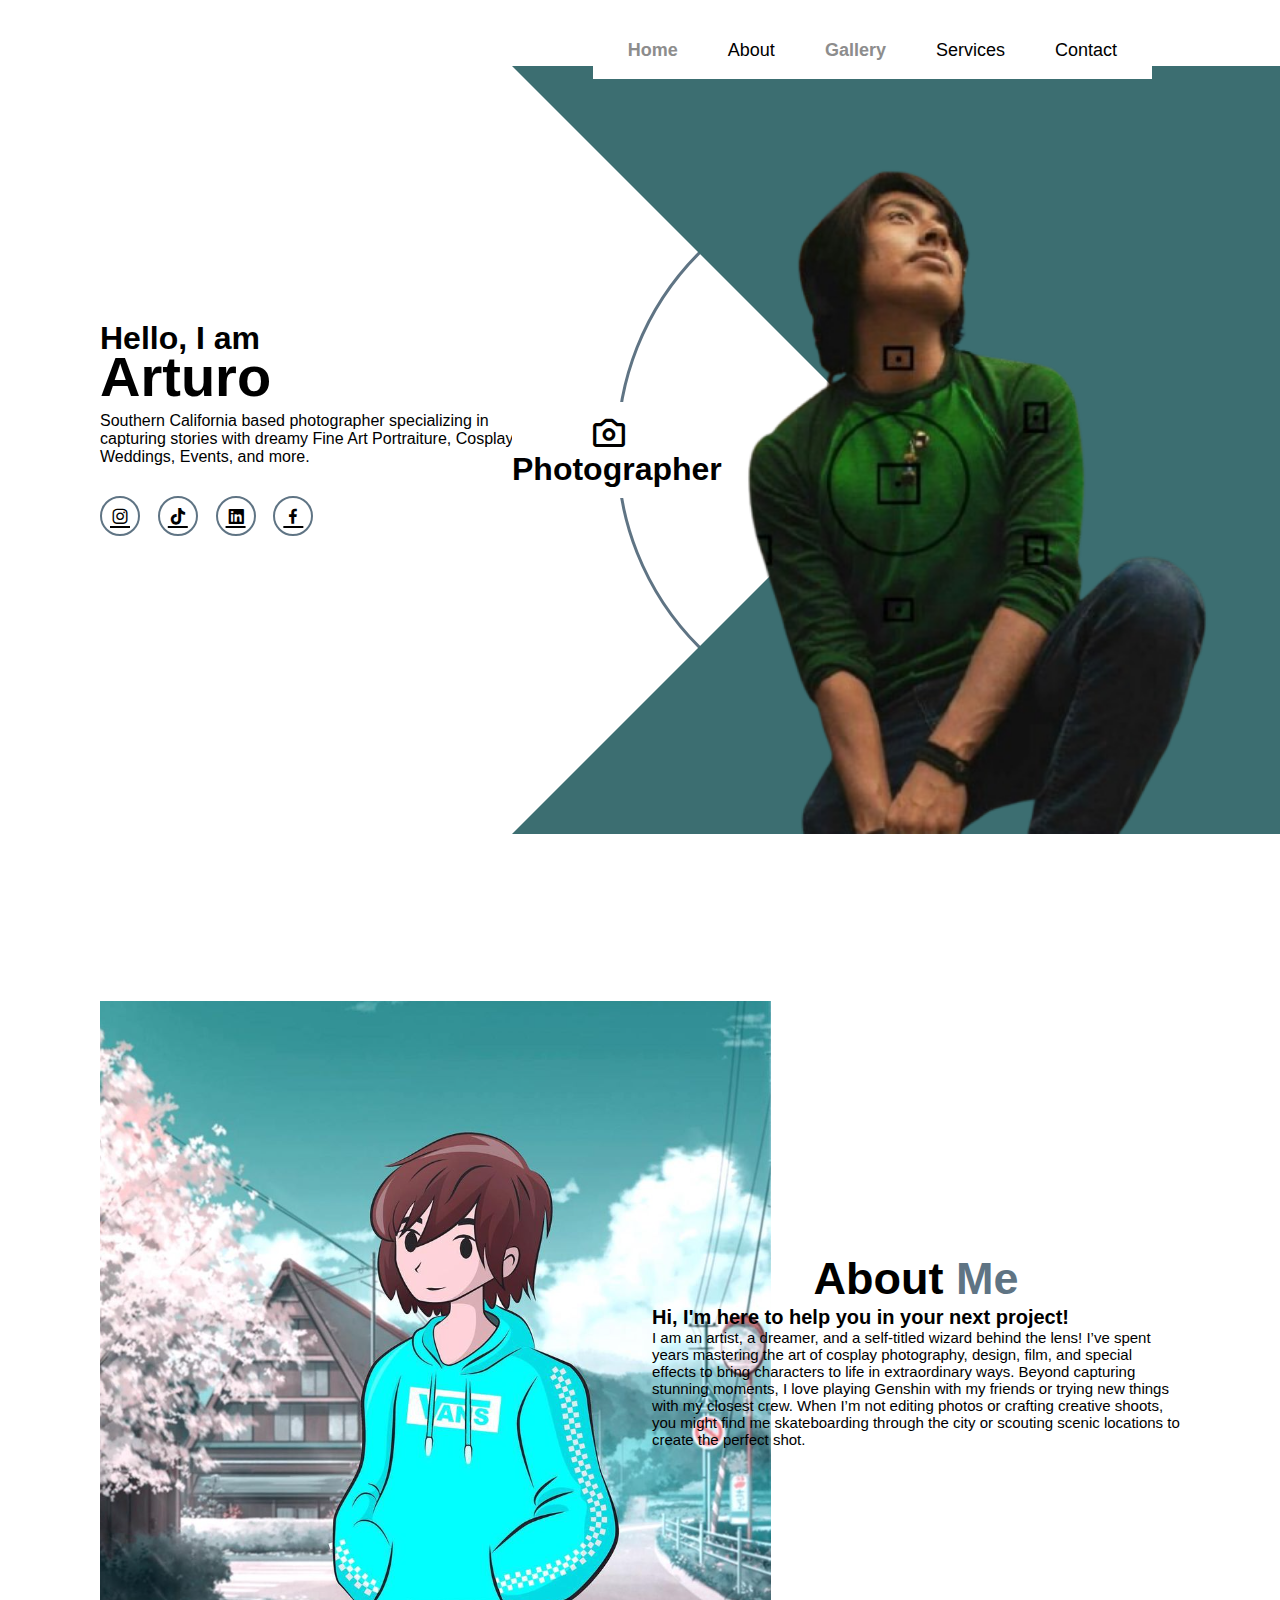
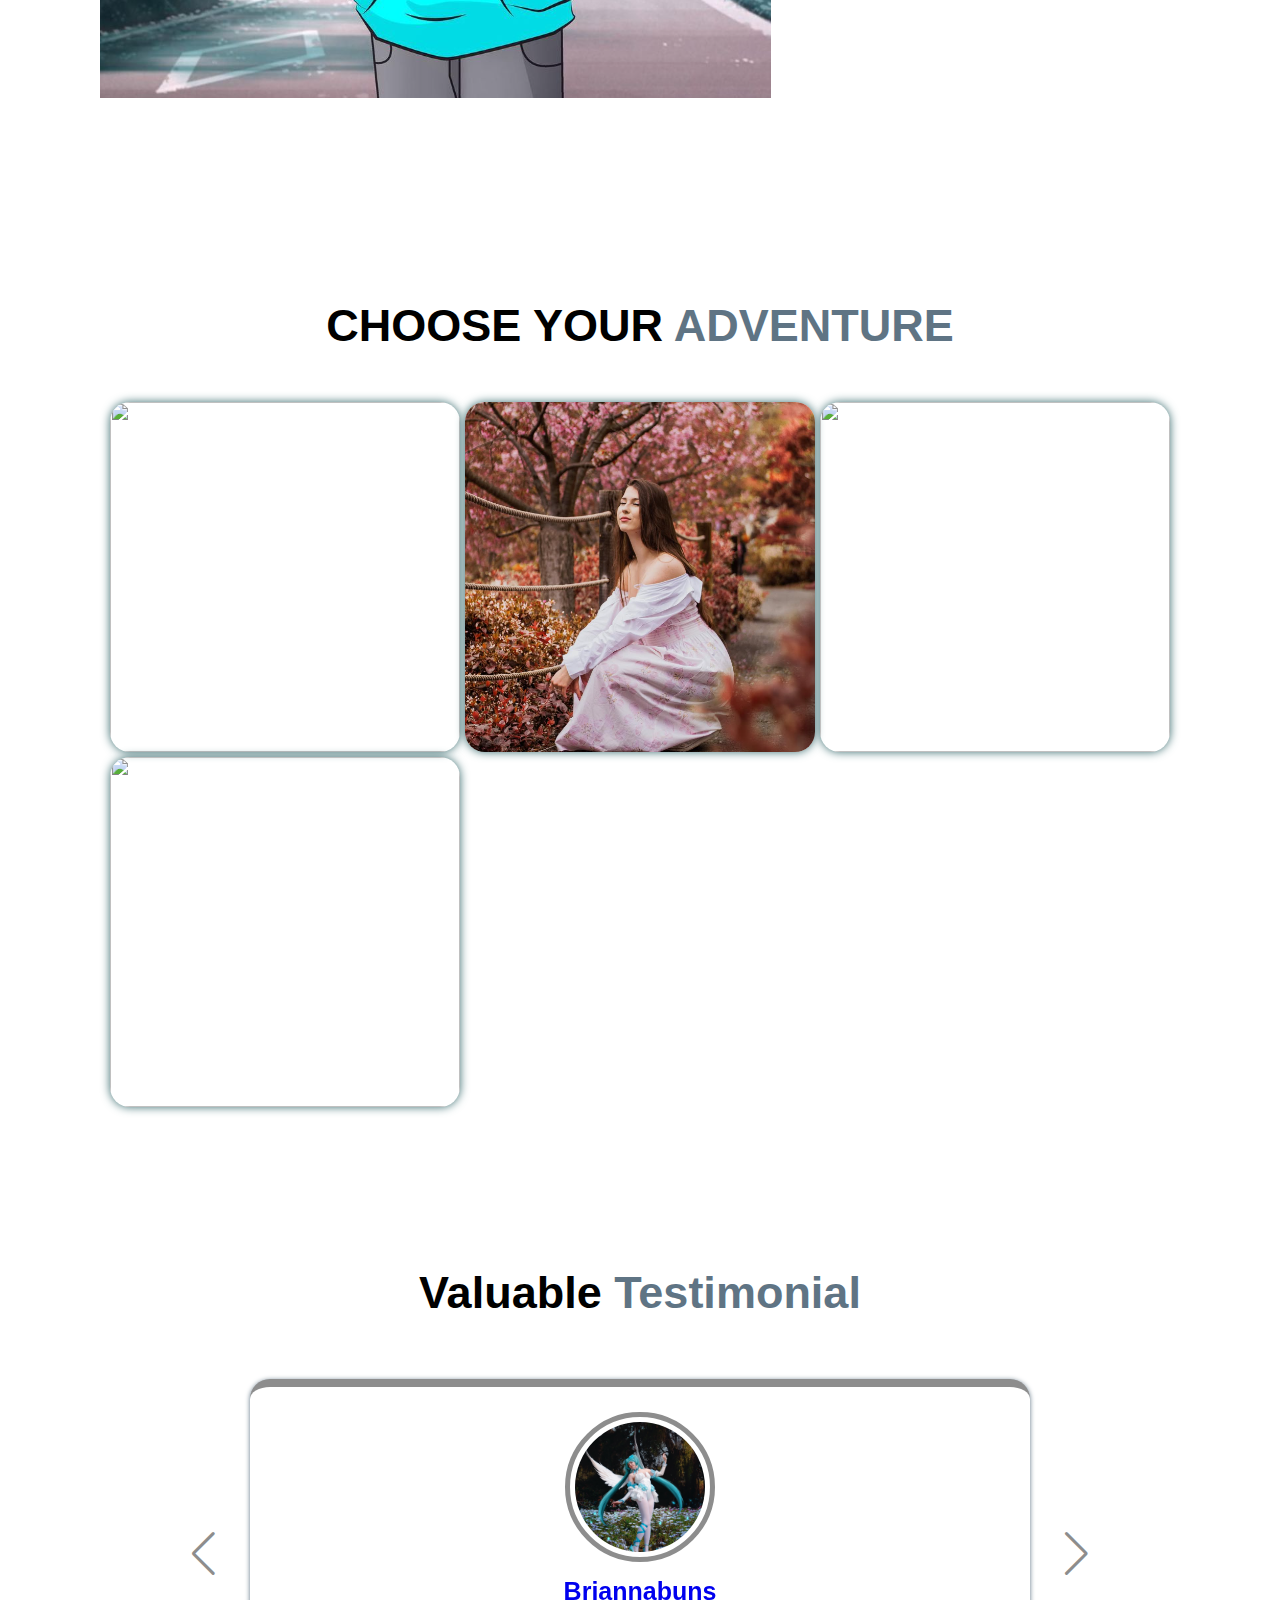
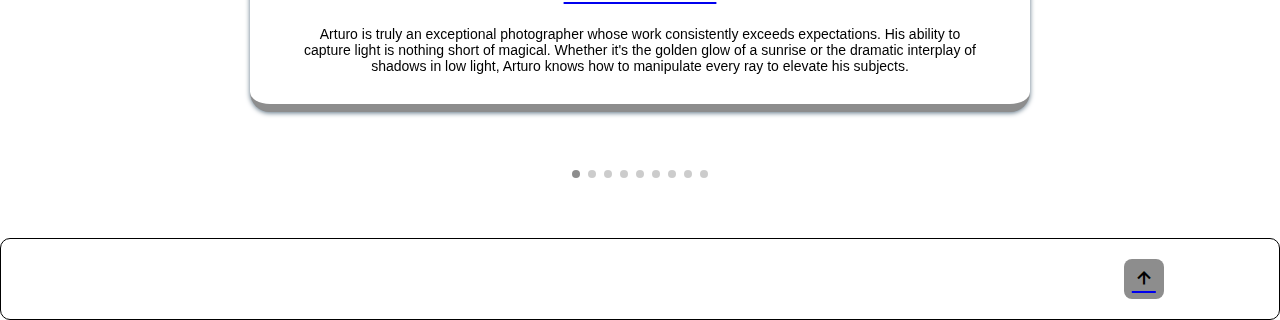
==== index.html @ 90cfb4b5 "Describe your changes here" ====
<!DOCTYPE html>
<html lang="en">

<head>
    <meta charset="UTF-8">
    <meta http-equiv="X-UA-Compatible" content="IE=edge">
    <meta name="viewport" content="width=device-width, initial-scale=1.0">
    <title>Arts Photography</title>

    <!-- Custom css -->
    <link rel="stylesheet" href="style.css">

     <!-- Box Icons -->
    <link href='https://unpkg.com/boxicons@2.1.4/css/boxicons.min.css' rel='stylesheet'>

     <!-- swiper css -->
     <link
     rel="stylesheet"
     href="https://cdn.jsdelivr.net/npm/swiper@11/swiper-bundle.min.css"
   />
</head>

<body>
    <!-- header design -->
     <header class="header">
        <a href="#" class="logo"> </a> 
        <!-- update -->

        <i class='bx bx-menu' id="menu-icon"></i>


        <nav class="navbar">
            <a href="index.html" class="active">Home</a>
            <a href="#about">About</a>
            <div class="dropdown">
                <a href="portfilo.html" class="active">Gallery</a>
                <div class="sub-navbar">
                    <a href="photos.html">Photos</a>
                    <a href="videos.html">Videos</a>
                    <a href="artwork.html">Artwork</a>
                </div>
            </div>
            <div class="dropdown">
                <a href="#services">Services</a>
                <div class="sub-navbar">
                    <a href="photography.html">Photography</a>
                    <a href="videography.html">Videography</a>
                    <a href="illustration.html">Illustration</a>
                    <a href="art.html">Art</a>
                </div>
            </div>
            <a href="#contact">Contact</a>
        </nav>



     </header>

     <!-- Home section design -->
      <section class="home" id="home">
        <div class="home-content">
            <h3>Hello, I am</h3>
            <h1>Arturo</h1>
            <p>Southern California based photographer specializing in capturing stories with dreamy Fine Art Portraiture, 
                Cosplay, Weddings, Events, and more. </p>

                <div class="social-media">
                    <a href="https://www.instagram.com/arturo.photo8/" target="_blank"><i class='bx bxl-instagram' ></i></a>
                    <a href="https://www.tiktok.com/@photoink?_t=8riv6Ah0kKg&_r=1" target="_blank"><i class='bx bxl-tiktok'></i></a>
                    <a href="#"><i class='bx bxl-linkedin-square'></i></a>
                    <a href="#"><i class='bx bxl-facebook'></i></a>

                </div>

                <!-- <a href="#" class="btn">Photo Gallery</a> -->
                <!-- rotating circle with text -->

                <div class="profession-container">
                    <div class="profession-box">
                        <div class="profession" style="--i:0;">
                            <i class='bx bx-camera'></i>
                            <h3>Photographer</h3>
                        </div>
                        <div class="profession" style="--i:1;">
                            <i class='bx bx-camera-movie'></i>
                            <h3>Videographer</h3>
                        </div>
                        <div class="profession" style="--i:2;">
                            <i class='bx bxl-adobe'></i>
                            <h3> Illustrator</h3>
                        </div>
                        <div class="profession" style="--i:3;">
                            <i class='bx bx-palette'></i>
                            <h3>Photographer</h3>
                        </div>
                
                        <div class="circle"></div>
                        <!-- <div class="overlay"></div> -->
                    </div>
                    <!-- stationary centered image -->
                    <div class="home-img">
                        <div class="overlay"></div>
                        <img src="images/Screenshot_2024-11-13_145333-removebg-preview.png" alt="Centered Image">
                    </div>
                </div>
                
        
    
      </section>

      <!-- about section design -->

      <section class="about" id="about">
        <div class="about-img">
            <img src="images/art-as-art.png" alt="">
        </div>

        <div class="about-content">
            <h2 class="heading">About <span>Me</span></h2>
            <h3>Hi, I'm here to help you in your next project!</h3>
            <p>I am an artist, a dreamer, and a self-titled wizard behind the lens! I’ve spent years mastering the art of cosplay photography, design, film, 
                and special effects to bring characters to life in extraordinary ways. Beyond capturing stunning moments, I love playing Genshin with my friends or trying new things with my closest crew. When I’m not editing photos or crafting creative shoots, 
                you might find me skateboarding through the city or scouting scenic locations to create the perfect shot.</p>
                 <!-- <a href="#" class="btn">Read More</a> -->
        </div>
      </section>

      <!-- services section -->
       <!-- <section class="services" id="services">
        <h2 class="heading">My <span>Services</span></h2>

        <div class="services-container">
            <div class="services-box">
                <i class='bx bx-camera'></i>
                <h3>Photography</h3>
                <p>Lorem ipsum dolor sit amet consectetur adipisicing elit. Commodi esse quia officia assumenda 
                    quisquam, dolores repellat accusantium et, expedita fuga error, quasi nam officiis quas accusamus nulla eos veniam rerum.</p>
                    <a href="#" class="btn">Read More</a>

            </div>
            <div class="services-box">
                <i class='bx bx-camera-movie'></i>
                <h3>Videography</h3>
                <p>Lorem ipsum dolor sit amet consectetur adipisicing elit. Commodi esse quia officia assumenda 
                    quisquam, dolores repellat accusantium et, expedita fuga error, quasi nam officiis quas accusamus nulla eos veniam rerum.</p>
                    <a href="#" class="btn">Read More</a>

            </div>
            <div class="services-box">
                <i class='bx bx-palette' ></i>
                <h3>Art</h3>
                <p>Lorem ipsum dolor sit amet consectetur adipisicing elit. Commodi esse quia officia assumenda 
                    quisquam, dolores repellat accusantium et, expedita fuga error, quasi nam officiis quas accusamus nulla eos veniam rerum.</p>
                    <a href="#" class="btn">Read More</a>

            </div>
            <div class="services-box">
                <i class='bx bxl-adobe'></i>
                <h3>Illustration</h3>
                <p>Lorem ipsum dolor sit amet consectetur adipisicing elit. Commodi esse quia officia assumenda 
                    quisquam, dolores repellat accusantium et, expedita fuga error, quasi nam officiis quas accusamus nulla eos veniam rerum.</p>
                    <a href="#" class="btn">Read More</a>
    
            </div>
        </div>
        </div>
       </section> -->

       <!-- Portfolio Section -->
        <section class="portfolio" id="portfolio">
            <h2 class="heading">CHOOSE YOUR <span>ADVENTURE</span></h2>

            <div class="portfolio-container">
                <div class="portfolio-box">
                    <img src="images/Rapunzel-6.jpg" alt="">

                    <div class="portfolio-layer">
                        <h4><a href="https://photo855.pixieset.com/?fbclid=PAZXh0bgNhZW0CMTEAAaZ7G1_NpCZlgqhEGtqSmOi8gRDIV7VYIrt8oFxaS9aGq_SnT1IWSZ-6c28_aem_IP2va-I8SoFvZCViQr_tyg" target="_blank">Cosplay</a></h4>
                        
                            <!-- <a href="#"><i class='bx bxs-photo-album'></i></a> -->
                    </div>
                </div>
                <div class="portfolio-box">
                    <img src="images/aliceInPink.png" alt="">

                    <div class="portfolio-layer">
                        <h4><a href="https://photo855.pixieset.com/subjects/" target="_blank">Portraits</a></h4>                        

                        
                        
                            <!-- <a href="#"><i class='bx bxs-photo-album'></i></a> -->
                    </div>
                </div>
                <div class="portfolio-box">
                    <img src="images/j-fashion.jpg" alt="">

                    <div class="portfolio-layer">
                        <h4><a href="https://photo855.pixieset.com/neon-1/" target="_blank">J-fashion</a></h4>                        
                        
                            <!-- <a href="#"><i class='bx bxs-photo-album'></i></a> -->
                    </div>
                </div>
                <div class="portfolio-box">
                    <img src="images/BirthdayGirl.jpg" alt="">

                    <div class="portfolio-layer">
                        <h4><a href="https://photo855.pixieset.com/birthdayspecial/" target="_blank">Birthdays</a></h4>                        
                            <!-- <a href="#"><i class='bx bxs-photo-album'></i></a> -->
                    </div>
                </div>
                
            </div>
           
        </section>

        <!-- testimonial design -->
         <div class="testimonial-container">
            <h2 class="heading">Valuable <span>Testimonial</span></h2>
            <div class="testimonial-wrapper">
                <div class="testimonial-box mySwiper">
                    <div class="testimonial-content swiper-wrapper">
                        <div class="testimonial-slide swiper-slide">
                            <img src="images/BriWithWings.png" alt="">
                            <h3><a href="https://www.instagram.com/briannabuns/" target="_blank">Briannabuns</a></h3>
                            <p>Arturo is truly an exceptional photographer whose work consistently exceeds expectations. His ability to capture 
                                light is nothing short of magical. Whether it's the golden glow of a sunrise or the dramatic interplay of shadows in low light, 
                                Arturo knows how to manipulate every ray to elevate his subjects.</p>
                        </div>
                        <div class="testimonial-slide swiper-slide">
                            <img src="images/SailorMoon.jpg" alt="">
                            <h3><a href="https://www.instagram.com/wiseinmadness/" target="_blank">Wiseinmadness</a></h3>
                            <p>Arturo’s work on my Jinx cosplay from Arcane was phenomenal, especially how he brought Fishbones to life. Through perfect angles, lighting, and dynamic SFX—like glowing 
                                blue energy and a rocket-firing illusion—he made it look straight out of the show.</p>
                        </div>
                        <div class="testimonial-slide swiper-slide">
                            <img src="images/DangAndGhost.png" alt="">
                            <h3><a href="https://www.instagram.com/dang_fuku/" target="_blank">Dang_fuku</a></h3>
                            <p>Arturo is not only talented but also incredibly easy to work with. He’s patient, open to ideas, and makes every shoot feel fun and relaxed.
                                His collaborative approach ensures your vision comes to life effortlessly, making the entire experience enjoyable from start to finish.
                            </p>
                        </div>
                        <div class="testimonial-slide swiper-slide">
                            <img src="images/SkullyHuaCheng.png" alt="">
                            <h3><a href="https://www.instagram.com/skullys_art/" target="_blank">Skullys_art</a></h3>
                            <p>Arturo is so much fun to work with! His excitement is contagious—every time he finds the perfect angle, he rushes over to show it off, and we all get to freak out about it together. 
                                His passion and energy make every shoot an unforgettable experience!</p>
                        </div>
                        <div class="testimonial-slide swiper-slide">
                            <img src="images/LindseyWithGoth.png" alt="">
                            <h3><a href="https://www.instagram.com/neptune.lindsey/" target="_blank">Neptune.lindsey</a></h3>
                            <p>“Arturo is a true creative! He has a great eye for setting and mood, and was able to perfectly capture the spooky atmosphere I wanted for this Locked Tomb photoshoot. I love working with because he is open to 
                                unique ideas while bringing his own suggestions thanks to his photography and editing expertise.” </p>
                        </div>
                        <div class="testimonial-slide swiper-slide">
                            <img src="images/WinterAndWind.png" alt="">
                            <h3><a href="https://www.instagram.com/winterciphers/" target="_blank">Winterciphers</a></h3>
                            <p>I’m beyond excited to share my Wind Master cosplay, which is so dear to me, and these photos turned out absolutely amazing! Huge thanks to @arturo.photo8 for letting me join this shoot and for capturing such incredible shots. 
                                I’m still actively sobbing over them—they perfectly bring the character to life in a way I never imagined!</p>
                        </div>
                        <div class="testimonial-slide swiper-slide">
                            <img src="images/AmyBeingPretty.png" alt="">
                            <h3><a href="https://www.instagram.com/lunasilerius/" target="_blank">Lunasilerius</a></h3>
                            <p>Huge thanks to @arturo.photo8 for these breathtaking photos of my Violet Evergarden cosplay! I can’t stop admiring how amazing these shots turned out! Highly recommend Arturo for anyone 
                                looking to bring their cosplay to life through photography. </p>
                        </div>
                        <div class="testimonial-slide swiper-slide">
                            <img src="images/AliceAndRobin.png" alt="">
                            <h3><a href="https://www.instagram.com/itsalicecosplay/" target="_blank">Itsalicecosplay</a></h3>
                            <p>Arturo's ability to capture such powerful moments is unmatched. The composition, the detail in the background, and the way he frames each shot are simply stunning. Arturo knows exactly how to turn a concept into an unforgettable image, making every photo feel like a piece of art. 
                                Highly recommend him for anyone looking to bring their vision to life!</p>
                        </div>
                        <div class="testimonial-slide swiper-slide">
                            <img src="images/CarGenshin.png" alt="">
                            <h3><a href="https://www.instagram.com/ocean.streets/" target="_blank">Ocean.streets</a></h3>
                            <p>Working with @arturo.photo8 on my Mechanic Kaveh cosplay was such an awesome experience! Arturo has a knack for capturing every detail, 
                                whether it’s the intricate design of the cosplay or the vibe of the character. These photos bring Kaveh to life in such a unique and stunning way, 
                                perfectly blending the mechanical elements with the character’s charm.</p>
                        </div>
                    </div>

                    <div class="swiper-button-next"></div>
                    <div class="swiper-button-prev"></div>
                    <div class="swiper-pagination"></div>
                </div>
            </div>
         </div>

          <!-- contact section -->
          <!-- <section class="contact" id="contact">
            <h2 class="heading">Contact <span>Me</span></h2>

            <form action="#">
                <div class="input-box">
                    <input type="text" placeholder="Full Name">
                    <input type="email" placeholder="Email Address">
                </div>
                <div class="input-box">
                    <input type="number" placeholder="Mobile Number">
                    <input type="text" placeholder="Email Subject">
                </div>
                <textarea name="" id="" cols="30" rows="10" placeholder="Your Message"></textarea>
                <input type="submit" value="Send Message" class="btn">



            </form> -->

              <!-- GSwiper -->


        </section>

        <!-- footer design -->
       <footer class="footer">
        <div class="footer-text">
            <p></p>
        </div>

        <div class="footer-iconTop">
            <a href="#home"><i class='bx bx-up-arrow-alt'></i></a>
        </div>
       </footer>



</body>

<!-- scroll reveal -->
<!-- <script src="https://unpkg.com/scrollreveal"></script> -->


<!-- Swiper JS -->
<script src="https://cdn.jsdelivr.net/npm/swiper@11/swiper-bundle.min.js"></script>

<!-- swiper js -->
<script src="https://cdn.jsdelivr.net/npm/swiper@11/swiper-bundle.min.js"></script>


<!-- custom js -->
<script src="script.js"></script>

</html>
---- style.css ----
:root {
    --bg-color: white; 
    --main-color: #8D8D8D;
    --white-color: #FFFFFF;
    --shadow-color: #5F7484;
    --text-color: black;
    --hover-color: #A8DADC;
    --double-hover-color: #3C6E71;


}


* {
    margin: 0;
    padding: 0;
    box-sizing: border-box;
    border: none;
    outline: none;
    scroll-behavior: smooth;
    /* font-family: 'Cedarville Cursive', cursive; */
    font-family: 'Lucida Sans', 'Lucida Sans Regular', 'Lucida Grande', 'Lucida Sans Unicode', Geneva, Verdana, sans-serif;
}

html {
    font-size: 62.5%;
    overflow-x: hidden;
}

body {
    min-height: 100vh;
    background: var(--bg-color);
    background-size: cover;
    background-position: center;
    overflow: hidden;
    overflow-y: auto;

}

.header {
    position: fixed;
    min-height: 100px;
    top: 0;
    left: 0;
    width: 100%;
    padding: 20px 10%;
    background: transparent;
    display: flex;
    justify-content: space-between;
    align-items: center;
    z-index: 100;
    transition: .5s;

}

.header.sticky {
    background: var(--bg-color);
    box-shadow: 0 .1rem 1rem var(--shadow-color);
}

.logo {
    font-size: 32px;
    color: #4D3A2A;
    text-decoration: none;
    font-weight: 700;
    filter: drop-shadow(0 0 5px --shadow-color);
}

/* Navbar Styling */
/* Navbar container */
.navbar {
    display: flex; /* Align navbar items in a row */
    justify-content: flex-start; /* Align items to the left */
    align-items: center; /* Vertically center items */
    gap: 20px; /* Space between each item */
    background-color: var(--bg-color); /* Optional background color */
    padding: 10px 20px; /* Padding around the navbar */
    position: relative; /* Needed for dropdown positioning */
    flex-wrap: nowrap; /* Prevent items from wrapping to a new line */
}

/* Navbar links */
.navbar a {
    font-size: 18px;
    color: var(--text-color); /* Text color */
    text-decoration: none; /* Remove underline */
    padding: 8px 15px; /* Clickable padding */
    transition: color 0.3s ease;
    position: relative; /* Allows for positioning of active state */
}

/* Hover styles for navbar links */
.navbar a:hover {
    color: var(--shadow-color); /* Hover color */
}

/* Dropdown container */
.dropdown {
    position: relative; /* Allows for positioning sub-navbar */
}

/* Sub-navbar dropdown */
.sub-navbar {
    display: none; /* Hidden by default */
    position: absolute;
    top: 100%; /* Positions the submenu below the link */
    left: 0;
    background-color: var(--bg-color); /* Submenu background */
    padding: 10px 0; /* Padding for dropdown items */
    box-shadow: 0 4px 6px rgba(0, 0, 0, 0.1); /* Optional shadow */
    border-radius: 5px;
    z-index: 1000;
    flex-direction: column; /* Stack submenu items vertically */
    min-width: 160px; /* Fixed width */
}

/* Dropdown links */
.sub-navbar a {
    display: block; /* Block-level for full-width links */
    padding: 8px 20px;
    color: var(--text-color);
    font-size: 16px;
    transition: background 0.3s ease;
}

/* Hover effect for dropdown links */
.sub-navbar a:hover {
    background-color: var(--shadow-color);
    color: var(--main-color);
}

/* Show sub-navbar on hover */
.dropdown:hover .sub-navbar {
    display: flex; /* Make dropdown visible when hovering */
}

/* Active link styling */
.navbar a.active {
    color: var(--main-color);
    font-weight: bold;
}

/* navbar ends */

#menu-icon {
    font-size: 3.6rem;
    color: var(--text-color);
    display: none;
}

section {
    min-height: 100vh;
    padding: 10rem;
}

/* main container */
.home {
    display: flex;
    align-items: center;
    overflow: hidden;

}

.home .home-content {
    max-width: 44rem;
}

.home-content h3 {
    font-size: 3.2rem;
    font-weight: 700;
    line-height: .3;
    color: var(--text-color);

}

.home-content h1 {
    font-size: 5.6rem;
    font-weight: 700;
    margin-bottom: .3rem;
    color: var(--text-color);

}

.home-content p {
    font-size: 1.6rem;
    color: var(--text-color);

}

#menu-icon {
    font-size: 3.6rem;
    color: var(--text-color);
    filter: drop-shadow(0 0 5px var(--shadow-color));
    display: none;
}

.social-media a {
    display: inline-flex;
    justify-content: center;
    align-items: center;
    width: 4rem;
    height: 4rem;
    background: transparent;
    border: .2rem solid var(--shadow-color);
    border-radius: 50%;
    font-size: 2rem;
    color: var(--text-color);
    margin: 3rem 1.5rem 3rem 0;
    transition: .5s ease;
}

.social-media a:hover {
background: var(--hover-color);
box-shadow: 0 0 1rem var(--double-hover-color);
}

.btn {
    display: inline-block;
    padding: 1.2rem 2.8rem;
    background: var(--main-color);
    border-radius: .6rem;
    box-shadow: 0 .2rem .5rem var(--shadow-color);
    font-size: 1.6rem;
    color: var(--text-color);
    letter-spacing: .1rem;
    font-weight: 600;
    border: .2rem solid transparent;
    transition: .5s ease;
}

.btn:hover {
    background: transparent;
    color: var(--hover-color);
}

.home .profession-container {
    position: absolute;
    top: 50%;
    right: 0;
    transform: translateY(-50%);
    width: 768px;
    height: 768px;
    /* background: red; */
    overflow: hidden;
    pointer-events: none;
}

.home .profession-container .profession-box {
   position: absolute;
    top: 0;
    left: 0;
    width: 100%;
    height: 100%;
    border-radius: 50%;
    display: flex;
    justify-content: center;
    align-items: center;
    animation: professionRotate 13s ease-out infinite;
}

@keyframes professionRotate {
    0%,20% {
        transform: rotate(0deg);
    }
    25%,45% {
        transform: rotate(-90deg);
    }
    50%,70% {
        transform: rotate(-180deg);
    }
    75%,95% {
        transform: rotate(-270deg);
    }
    100% {
        transform: rotate(-360deg);
    }
}

.home .profession-box .profession {
    position: absolute;
    left: 0;
    display: flex;
    align-items: center;
    flex-direction: column;
    color: var(--text-color);
    transform: rotate(calc(360deg / 4 * var(--i)));
    transform-origin: 384px;
    background: var(--bg-color);
    padding: 13px 0;
}

.home .profession-box .profession:nth-child(1) i {
    margin-right: 15px;
}

.home .profession-box .profession:nth-child(2),
.home .profession-box .profession:nth-child(4) {
    padding-bottom: 20px;
}

.home .profession i {
    font-size: 3.8rem;
    color: var(--text-color);

}

.home .profession h3 {
    font-size: 3.2rem;
    line-height: 1;
    font-weight: 600;
    color: var(--text-color);

}

.home .profession-box .circle {
    width: 560px;
    height: 560px;
    border: 3px solid var(--shadow-color);
    border-radius: 50%; 
    display: flex;
    justify-content: center; /* Center horizontally */
    align-items: center;     /* Center vertically */
    
}

.home .profession-container .overlay {
    position: absolute;
    top: 0;
    right: 0;
    width: 0;
    height: 0;
    border-top: 384px solid var(--double-hover-color);
    border-right: 384px solid var(--double-hover-color);
    border-bottom: 384px solid var(--double-hover-color);
    border-left: 384px solid transparent;

}

.home-img img {
    position: absolute;
    bottom: 0;
    right: 0;
    width: 100%;
    pointer-events: none;
}

/* About section */

span {
    color: var(--shadow-color);
}


.about {
    display: flex;
    justify-content: center;
    align-items: center;
    gap: 4rem;
    /* background: red; */
}

.about-img {
    width: 40vw;
}

.heading {
    font-size: 4.5rem;
    text-align: center;
    color: var(--text-color);

}

.about-content h2 {
    /* text-align: left; */
    line-height: 1.2;
    color: var(--text-color);

}

.about-content h3 {
    font-size: 2rem;
    color: var(--text-color);

}

.about-content p {
    font-size: 1.5rem;
    color: var(--text-color);
}

/* services section */

.services {
    min-height: auto;
    padding-bottom: 7rem;
}

.services h2 {
    margin-bottom: 5rem;
    color: var(--text-color);

}

.services .services-container {
    display: flex;
    justify-content: center;
    align-items: center;
    flex-wrap: wrap;
    gap: 2rem;
    color: var(--text-color);

}

.services-container .services-box {
    flex: 1 1 30rem;
    background: var(--bg-color);
    padding: 3rem 2rem 4rem;
    border-radius: 2rem;
    box-shadow: 0 .1rem .5rem var(--shadow-color);
    text-align: center;
    border-top: .6rem solid var(--shadow-color);
    border-bottom: .6rem solid var(--shadow-color);
    transition: .5s ease;
}

.services-container .services-box:hover {
    box-shadow: 0 .1rem 2rem var(--double-hover-color);
    transform: scale(1.02);
}

.services-box i {
    font-size: 7rem;
    color: var(--main-color);
}

.services-box h3 {
    font-size: 2.6rem;
}

.services-box h3:hover {
    box-shadow:  var(--double-hover-color);
}

.services-box p {
    font-size: 1.6rem;
    margin: 1rem 0 3rem;
}

/* Portfolio Section */

.portfolio {
    padding-bottom: 10rem;
}

.portfolio h2 {
    margin-bottom: 4rem;
    color: var(--text-color);


}

.portfolio .portfolio-container {
    display: grid;
    grid-template-columns: repeat(auto-fit, minmax(300px, 1fr));
    justify-content: center; /* Centers the grid horizontally */
    align-items: center;
    gap: 0.5rem; /* Reduces the gap between items */
    padding: 1rem; /* Optional: Add padding for overall spacing */

}

.portfolio-container .portfolio-box {
    position: relative;
    width: 350px; /* Match the image width */
    height: 350px; /* Match the image height */
    border-radius: 2rem;
    box-shadow: 0 0 1rem var(--double-hover-color);
    overflow: hidden;
}

.portfolio-box img {
    width: 100%; /* Ensure the image fills the width of the parent */
    height: 100%; /* Ensure the image fills the height of the parent */
    object-fit: cover; /* Prevent distortion and ensure the image fits well */

}

.portfolio-box .portfolio-layer {
    position: absolute; /* Position it relative to the .portfolio-box */
    top: 0; /* Start from the top */
    left: 0; /* Align to the left */
    width: 100%; /* Cover the entire width of the parent */
    height: 100%; /* Cover the entire height of the parent */
    background: linear-gradient(rgb(150, 215, 239), var(--main-color)); /* Overlay effect */
    color: var(--white-color); /* Text color */
    display: flex; /* Center the content inside */
    align-items: center; 
    justify-content: center; /* Center horizontally */
    flex-direction: column;
    text-align: center;
    padding: 0 4rem;
    opacity: 0; /* Initially hidden */
    transition: opacity 0.5s ease; /* Smooth hover effect */
}

.portfolio-box:hover .portfolio-layer {
    opacity: 0.7; /* Show overlay on hover */
}

.portfolio-layer h4 {
    font-size: 3rem;
}

.portfolio-layer p {
    font-size: 1.4rem;
    margin: .3rem 0 1rem; 
}

.portfolio-layer a {
    display: inline-flex;
    justify-content: center;
    align-items: center;
    width: 5rem;
    height: 5rem;
    background: var(--hover-color);
    border-radius: 50%;
}

.portfolio-layer a i {
    font-size: 2rem;
    color: var(--text-color);
}

.portfolio-layer h4 a {
    text-decoration: none; /* Removes the underline */
    color: inherit; /* Ensures it matches the parent color */
    transition: color 0.3s ease; /* Optional: Smooth color transition on hover */
}

/* Optional: Add hover styles for links */
.portfolio-layer h4 a:hover {
    color: var(--hover-color); /* Replace with the desired hover color */
}

.testimonial-container {
    display: flex;
    align-items: center;
    flex-direction: column;
    width: 100%;
    padding: 5rem 1rem;
    color: var(--text-color);
}

.testimonial-container .testimonial-wrapper {
    position: relative;
    max-width: 90rem;
    width: 100%;
    padding: 5rem;
}

.testimonial-wrapper .testimonial-box {
    padding: 1rem;
    border-radius: 2rem;
    overflow: hidden;
}

.testimonial-content .testimonial-slide {
    display: flex;
    align-items: center;
    flex-direction: column;
    background: var(--bg-color);
    border-radius: 2rem;
    box-shadow: 0 .1rem .5rem var(--shadow-color);
    padding: 3rem 5rem;
    border-top: .8rem solid var(--main-color);
    border-bottom: .8rem solid var(--main-color);
}

.testimonial-slide img {
    width: 14rem;
    height: 14rem;
    object-fit: cover;
    border-radius: 50%;
    border: .5rem solid var(--bg-color);
    outline: .5rem solid var(--main-color);
}

.testimonial-slide h3 {
    font-size: 2.5rem;
    margin: 2rem 0;
}

.testimonial-slide p {
    font-size: 1.4rem;
    text-align: center;
}

.testimonial-box .swiper-button-next,
.testimonial-box .swiper-button-prev {
    color: var(--main-color);
}

.testimonial-box .swiper-button-next {
    right: 0;
}

.testimonial-box .swiper-button-prev {
    left: 0;
}

.testimonial-box .swiper-pagination-bullet {
    background: var(--text-color);
}

.testimonial-box .swiper-pagination-bullet-active {
    background: var(--main-color);
}

/* Contact section */
/* Contact section */

.contact h2 {
    margin-bottom: 3rem;
    color: var(--text-color);

}


.contact form {
    max-width: 70rem;
    margin: 1rem auto;
    text-align: center;
    margin-bottom: 3rem;
}

.contact form .input-box {
    display: flex;
    justify-content: space-between;
    flex-wrap: wrap;

}


.contact form .input-box input,
.contact form textarea {
    width: 100%;
    padding: 1.5rem;
    font-size: 1.6rem;
    color: var(--text-color);
    background: transparent;
    border: .5rem solid var(--bg-color);
    outline: .5rem solid var(--main-color);
    border-radius: .8rem;
    margin: .7rem 0;
}

.contact form .input-box input {
    width: 49%;
    
}

.contact form textarea {
    resize: none;
}

.contact form .btn {
    margin-top: 2rem;
    cursor: pointer;
}

/* footer */

.footer {
    display: flex;
    justify-content: space-between;
    align-items: center;
    flex-wrap: wrap;
    padding: 2rem 9%;
    background: transparent;
    border: .1rem solid var(--text-color);
    border-radius: 1rem;
    backdrop-filter: blur(20px);
}

.footer-text p {
    font-size: 1.6rem;
}

.footer-iconTop a {
    display: inline-flex;
    justify-content: center;
    align-items: center;
    padding: .8rem;
    background: var(--main-color);
    border-radius: .8rem;
    transition: .5s ease;
}

.footer-iconTop a:hover {
    box-shadow: 0 0 1rem var(--shadow-color);
}

.footer-iconTop a i {
    font-size: 2.4rem;
    color: var(--text-color);
}



/* breakpoint */

@media (max-width: 1200px) {
    html {
        font-size: 55%;
    }

    .home .profession-container {
        height: 85.8rem;
    }

    .home .profession-container .profession-box {
        right: -12rem;
        height: 85.8rem;

    }

    .home .profession-container .overlay {
        right: -9rem;
    }
}

@media (max-width: 1024px) {
    .header {
        padding: 2rem 3%;
    }
    
    section {
        padding: 10rem 3% 2rem;
    }

    .home .profession-container .profession-box {
        right: -22rem;
    }

    .home .profession-container .overlay {
        right: -15rem;
    }

   
}

/* part 3 */
@media (max-width: 991px) {

    .navbar a:nth-child(1), /*in video he added this part later */
    .navbar a:nth-child(2) {
        color: var(--main-color);
    }

    .navbar a.active::before {
        background: var(--main-color);
        opacity: .7;
    }

    .home .home-content {
        max-width: 50rem;
    }

    .home .profession-container .profession-box {
        right: -45rem;
    }

    .home .profession-container .overlay {
        right: -39.5rem;

    }

    .home-img img {
        display: none;
    }

    .services, .portfolio {
        padding-bottom: 7rem;
    }

    .contact {
        min-height: auto;
    }

    .footer {
        padding: 2rem 3%;
    }
}

/* part 4 */

@media (max-width: 991px) {
    #menu-icon {
        display: block;
    }

    .navbar {
        position: absolute;
        top: 100%;
        left: 0;
        width: 100%;
        padding: 1rem 3%;
        background: var(--bg-color);
        border-top: .1rem solid var(--text-color);
        box-shadow: 0 .5rem 1rem var(--text-color);
        display: none;
    }

    .navbar.active {
        display: flex; /* Show the menu when active */
        flex-direction: column;
    }

    .navbar a {
        display: block;
        font-size: 2rem;
        margin: 3rem 0;
        color: var(--text-color);
    }

    .navbar a:nth-child(1),
    .navbar a:nth-child(2) {
        color: var(--text-color);
    }

    .navbar a.active {
        color: var(--text-color);
    }

    .navbar a::before {
        display: none;
    }

    .home {
        padding: 0 3% 23rem;
        justify-content: center;
        text-align: center;
    }

    .home-content h3 {
        font-size: 2.6rem;
    }

    .home-content h1 {
        font-size: 5rem;
    }

    .home-content .social-media a {
        margin: 2.5rem .75rem 3rem;
    }

    .home .profession-container {
        left: 0;
        width: 100%;
        height: 100%;
    }

    .home .profession-container .profession-box {
        position: fixed;
        top: 60%;
        left: 0;
        border-radius: 0;
        width: 100%;
    }

    .home .profession-box .profession {
        padding: 0 13px;
        left: auto;
        transform-origin: 0;
    }

    .home .profession-box .profession:nth-child(1) {
        transform: rotate(-90deg) translate(-120px, -210px);
    }

    .home .profession-box .profession:nth-child(1) i {
       margin: 0;
    }

    .home .profession-box .profession:nth-child(2) {
        transform: rotate(0deg) translate(0, -335px);
    }

    .home .profession-box .profession:nth-child(3) {
        transform: rotate(90deg) translate(-115px, -450px);
    }

    .home .profession-box .profession:nth-child(4) {
        transform: rotate(180deg) translate(-220px, -335px);
    }

    .home .profession-box .circle {
        position: fixed;
        width: 670px;
        height: 670px;
        z-index: -1;
    }

    .home .profession-container .overlay {
        position: fixed;
        top: 70rem;
        left: 50%;
        right: 0;
        transform: rotate(90deg) translate(-50%, 50%) scaleY(3);
        border-width: 23.9rem;
    }

    .about {
        flex-direction: column-reverse;
        text-align: center;
    }

    .about-content h2 {
        text-align: center;
    }

    .about-img img {
        width: 70vw;
        margin-top: -2rem;
    }

    .services h2,
    .portfolio h2 {
        margin-bottom: 3rem;
    }

    .portfolio .portfolio-container {
        grid-template-columns: repeat(2, 1fr);
    }

    .testimonial-container .testimonial-wrapper {
        padding: 5rem 0;
    }

    .testimonial-content .testimonial-slide {
        padding: 3rem 2rem;
    }

    .testimonial-box .swiper-button-next,
    .testimonial-box .swiper-button-prev {
        display: none;
    }
}

/* part 5 */

@media (max-width: 617px) {
    .portfolio .portfolio-container {
        grid-template-columns: 1fr;
    }
}

/* part 6 */

@media (max-width: 450px) {
    html {
        font-size: 50%;
    }

    .home {
        padding: 0 3% 30rem;
    }

    .home .profession-box .profession:nth-child(1) {
        transform: rotate(-90deg) translate(-110px, -220px);
    }

    .home .profession-box .profession:nth-child(2) {
        transform: rotate(0deg) translate(5px, -335px);
    }

    .home .profession-box .profession:nth-child(3) {
        transform: rotate(90deg) translate(-105px, -440px);
    }

    .home .profession-box .profession:nth-child(4) {
        transform: rotate(180deg) translate(-210px, -335px);
    }
}

/* part 7 */

@media (max-width: 365px) {
    .about-img img {
        width: 90vw;
    }

    .footer {
        flex-direction: column-reverse;
    }

    .footer p {
        text-align: center;
        margin-top: 2rem;
    }
}
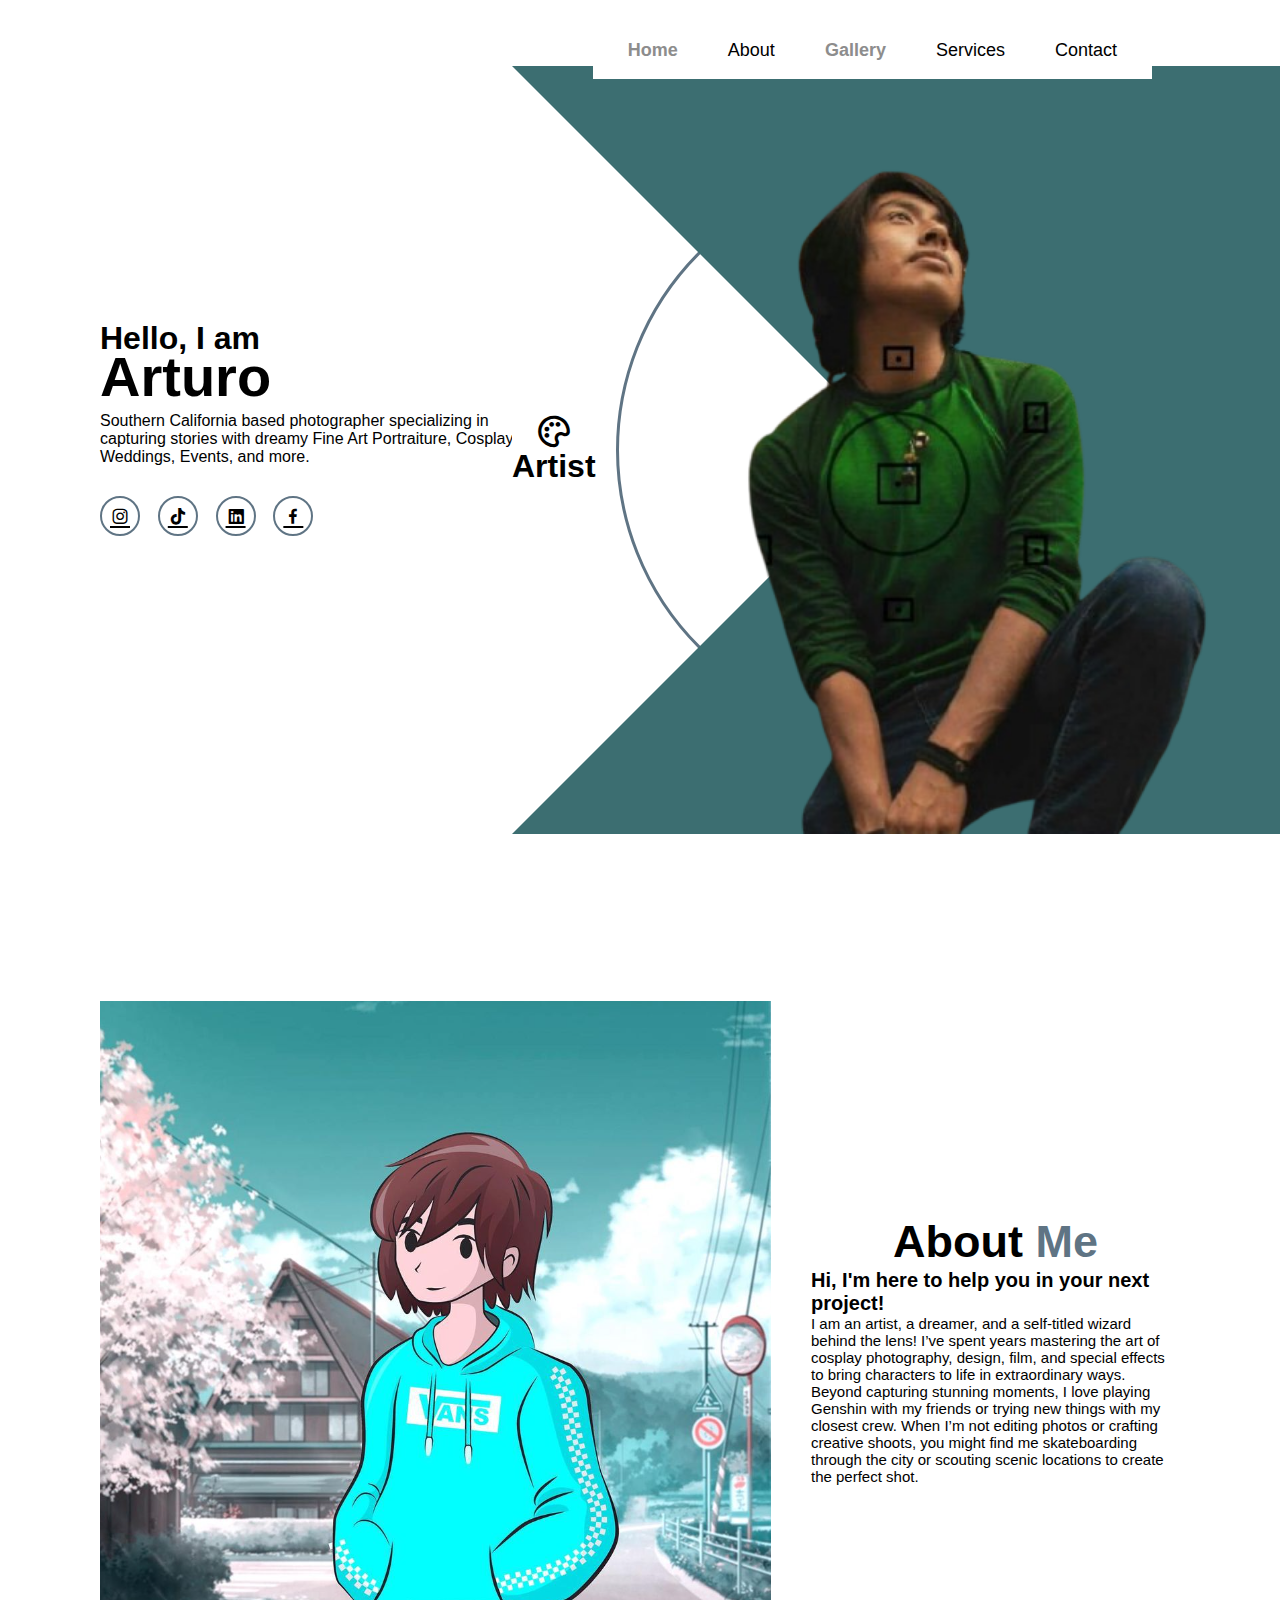
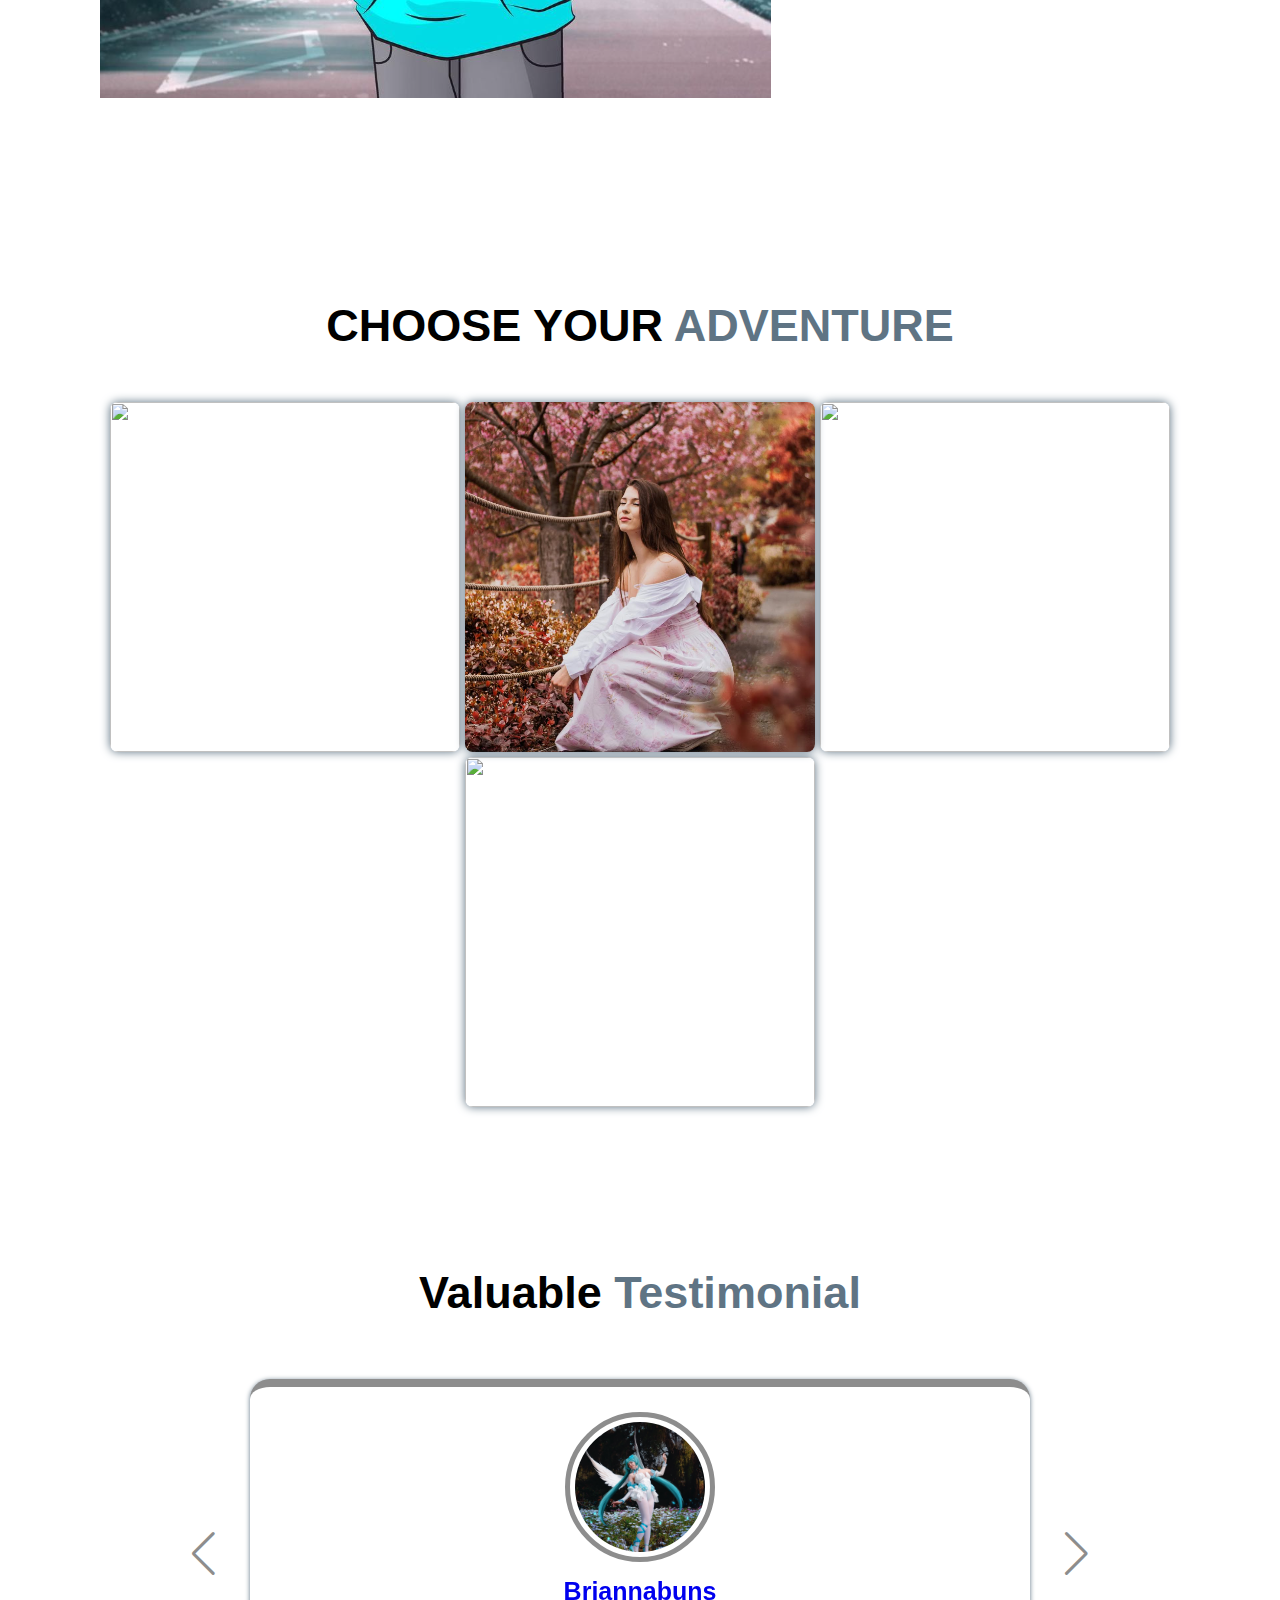
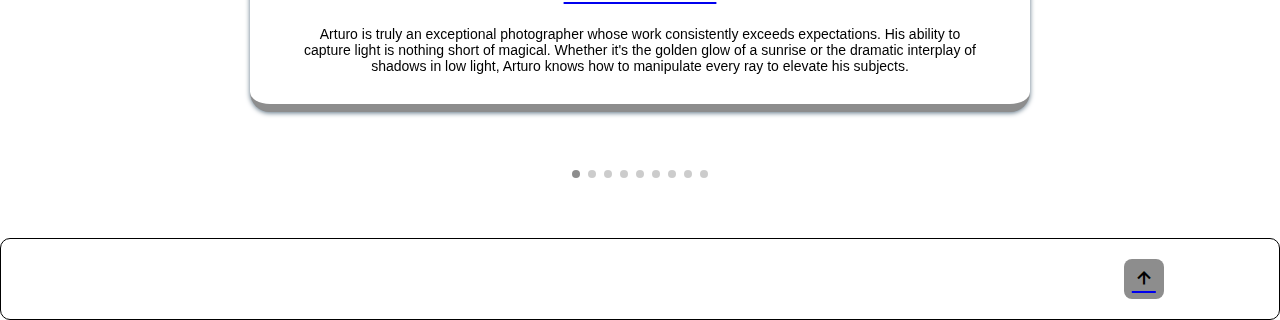
==== commit f10b3c3f: "Update" ====
--- a/index.html
+++ b/index.html
@@ -46,10 +46,10 @@
                     <a href="photography.html">Photography</a>
                     <a href="videography.html">Videography</a>
                     <a href="illustration.html">Illustration</a>
-                    <a href="art.html">Art</a>
-                </div>
-            </div>
-            <a href="#contact">Contact</a>
+                </div>
+            </div>
+            <a href="https://www.instagram.com/direct/t/116129539776765" target="_blank"><i class='contact' ></i>Contact</a>
+            <!-- <a href="#contact">Contact</a> -->
         </nav>
 
 
@@ -67,7 +67,7 @@
                 <div class="social-media">
                     <a href="https://www.instagram.com/arturo.photo8/" target="_blank"><i class='bx bxl-instagram' ></i></a>
                     <a href="https://www.tiktok.com/@photoink?_t=8riv6Ah0kKg&_r=1" target="_blank"><i class='bx bxl-tiktok'></i></a>
-                    <a href="#"><i class='bx bxl-linkedin-square'></i></a>
+                    <a href="https://www.linkedin.com/in/arturo-rivera-94045b333/" target="_blank"><i class='bx bxl-linkedin-square'></i></a>
                     <a href="#"><i class='bx bxl-facebook'></i></a>
 
                 </div>
@@ -77,9 +77,13 @@
 
                 <div class="profession-container">
                     <div class="profession-box">
-                        <div class="profession" style="--i:0;">
+                        <div class="profession" style="--i:3;">
                             <i class='bx bx-camera'></i>
                             <h3>Photographer</h3>
+                        </div>
+                        <div class="profession" style="--i:0;">
+                            <i class='bx bx-palette'></i>
+                            <h3>Artist</h3>
                         </div>
                         <div class="profession" style="--i:1;">
                             <i class='bx bx-camera-movie'></i>
@@ -87,11 +91,7 @@
                         </div>
                         <div class="profession" style="--i:2;">
                             <i class='bx bxl-adobe'></i>
-                            <h3> Illustrator</h3>
-                        </div>
-                        <div class="profession" style="--i:3;">
-                            <i class='bx bx-palette'></i>
-                            <h3>Photographer</h3>
+                            <h3>Illustrator</h3>
                         </div>
                 
                         <div class="circle"></div>
--- a/style.css
+++ b/style.css
@@ -245,6 +245,19 @@
     pointer-events: none;
 }
 
+.profession-container {
+    display: flex;
+    flex-wrap: wrap; /* Allows items to wrap to the next row */
+    justify-content: center; /* Centers items */
+    gap: 10px; /* Adds space between items */
+}
+
+.profession {
+    flex: 1 1 calc(50% - 20px); /* Adjusts width for mobile (2 per row) */
+    box-sizing: border-box; /* Ensures padding is included in width */
+    text-align: center; /* Centers text and icons */
+}
+
 .home .profession-container .profession-box {
    position: absolute;
     top: 0;
@@ -359,10 +372,6 @@
     /* background: red; */
 }
 
-.about-img {
-    width: 40vw;
-}
-
 .heading {
     font-size: 4.5rem;
     text-align: center;
@@ -460,22 +469,22 @@
 }
 
 .portfolio .portfolio-container {
-    display: grid;
-    grid-template-columns: repeat(auto-fit, minmax(300px, 1fr));
+    display: flex;
+    flex-wrap: wrap;
     justify-content: center; /* Centers the grid horizontally */
-    align-items: center;
+    align-items: stretch;
     gap: 0.5rem; /* Reduces the gap between items */
     padding: 1rem; /* Optional: Add padding for overall spacing */
 
 }
 
 .portfolio-container .portfolio-box {
-    position: relative;
-    width: 350px; /* Match the image width */
-    height: 350px; /* Match the image height */
-    border-radius: 2rem;
-    box-shadow: 0 0 1rem var(--double-hover-color);
-    overflow: hidden;
+    aspect-ratio: 1 / 1; /* Make each box a square */
+    width: 350px; /* Adjust width dynamically */
+    position: relative; /* Needed for image positioning */
+    overflow: hidden; /* Crop overflow content */
+    border-radius: 8px; /* Optional: Add rounded corners */
+    box-shadow: 0 0 1rem var(--shadow-color); /* Optional: Add shadow */
 }
 
 .portfolio-box img {
@@ -549,6 +558,8 @@
     width: 100%;
     padding: 5rem 1rem;
     color: var(--text-color);
+    text-decoration: none; /* Removes the underline (optional) */
+
 }
 
 .testimonial-container .testimonial-wrapper {
@@ -736,6 +747,10 @@
     
     section {
         padding: 10rem 3% 2rem;
+    }
+
+    .profession-container {
+        display: none !important;
     }
 
     .home .profession-container .profession-box {
@@ -837,7 +852,6 @@
     }
 
     .home {
-        padding: 0 3% 23rem;
         justify-content: center;
         text-align: center;
     }
@@ -962,10 +976,6 @@
         font-size: 50%;
     }
 
-    .home {
-        padding: 0 3% 30rem;
-    }
-
     .home .profession-box .profession:nth-child(1) {
         transform: rotate(-90deg) translate(-110px, -220px);
     }
@@ -999,3 +1009,11 @@
         margin-top: 2rem;
     }
 }
+
+/* part 8 */
+
+@media (max-width: 768px) {
+    .profession {
+        flex: 1 1 100%; /* Each item takes the full width on smaller screens */
+    }
+}
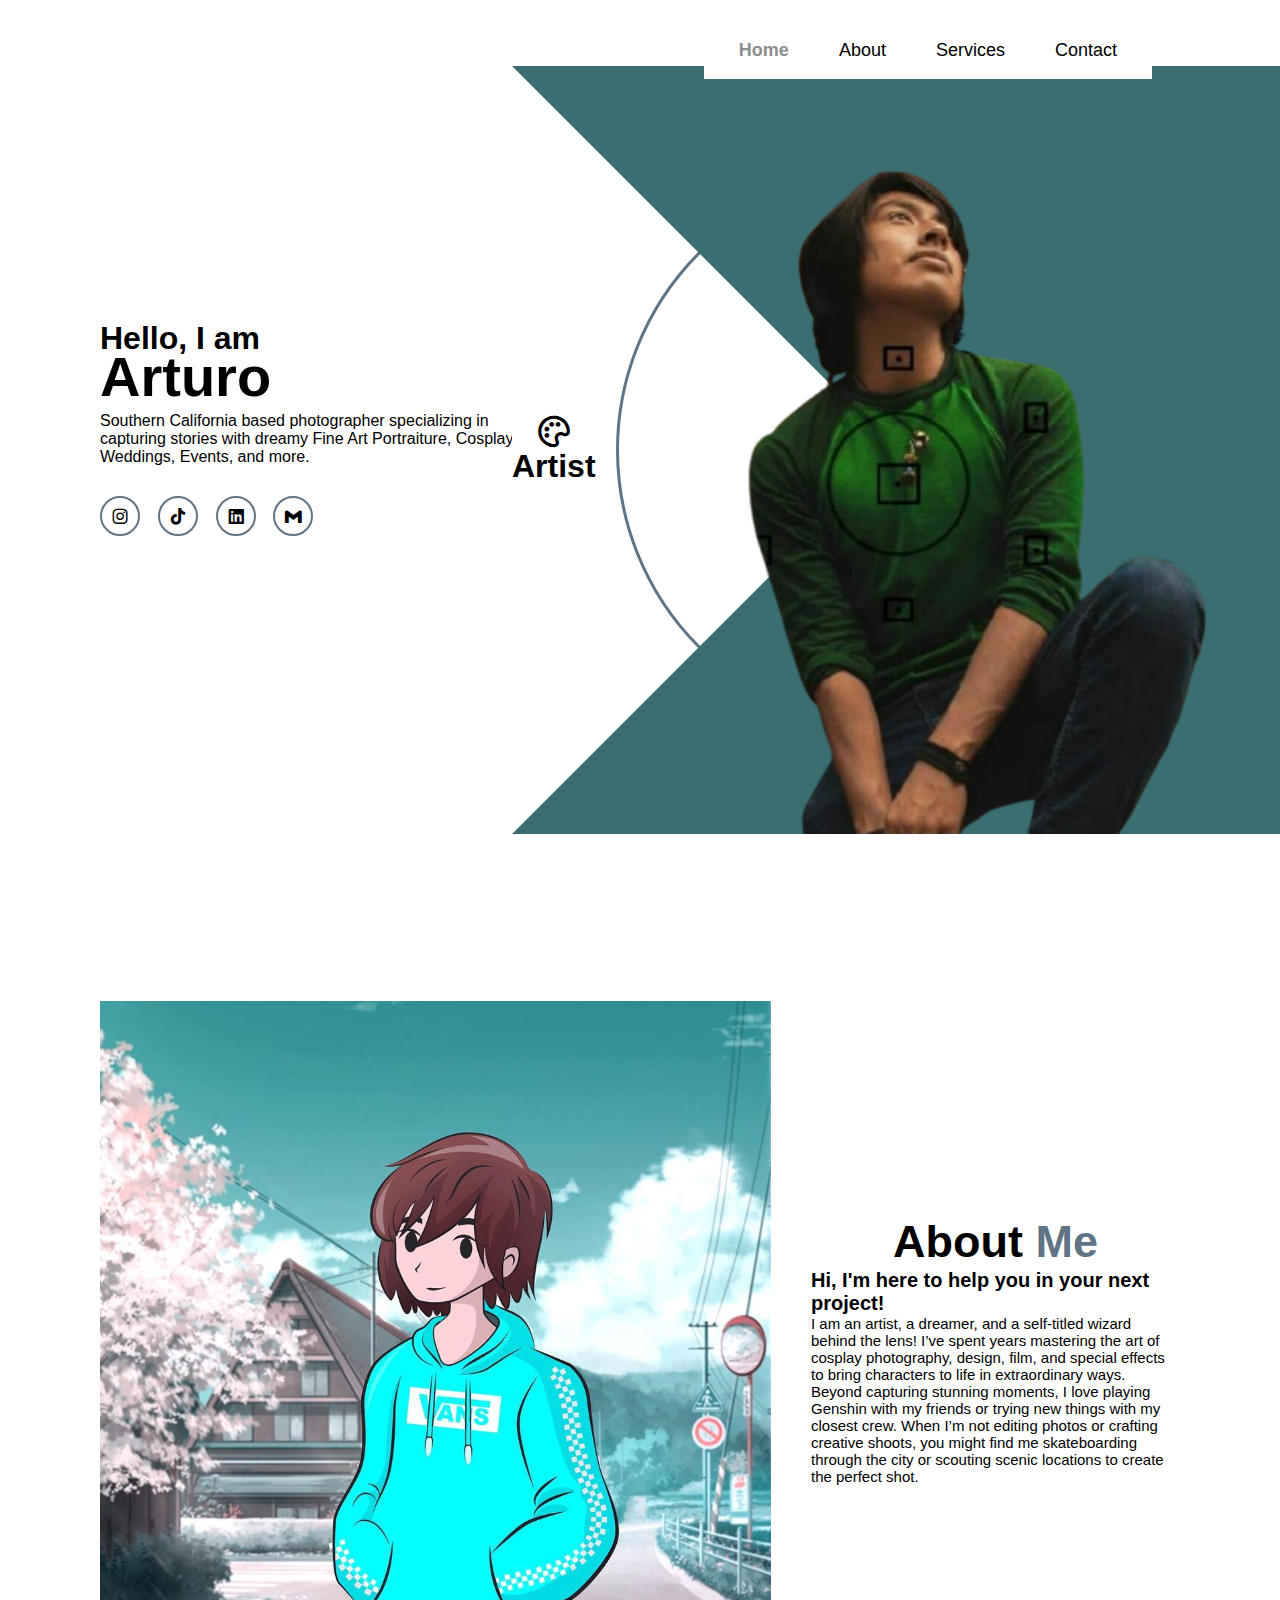
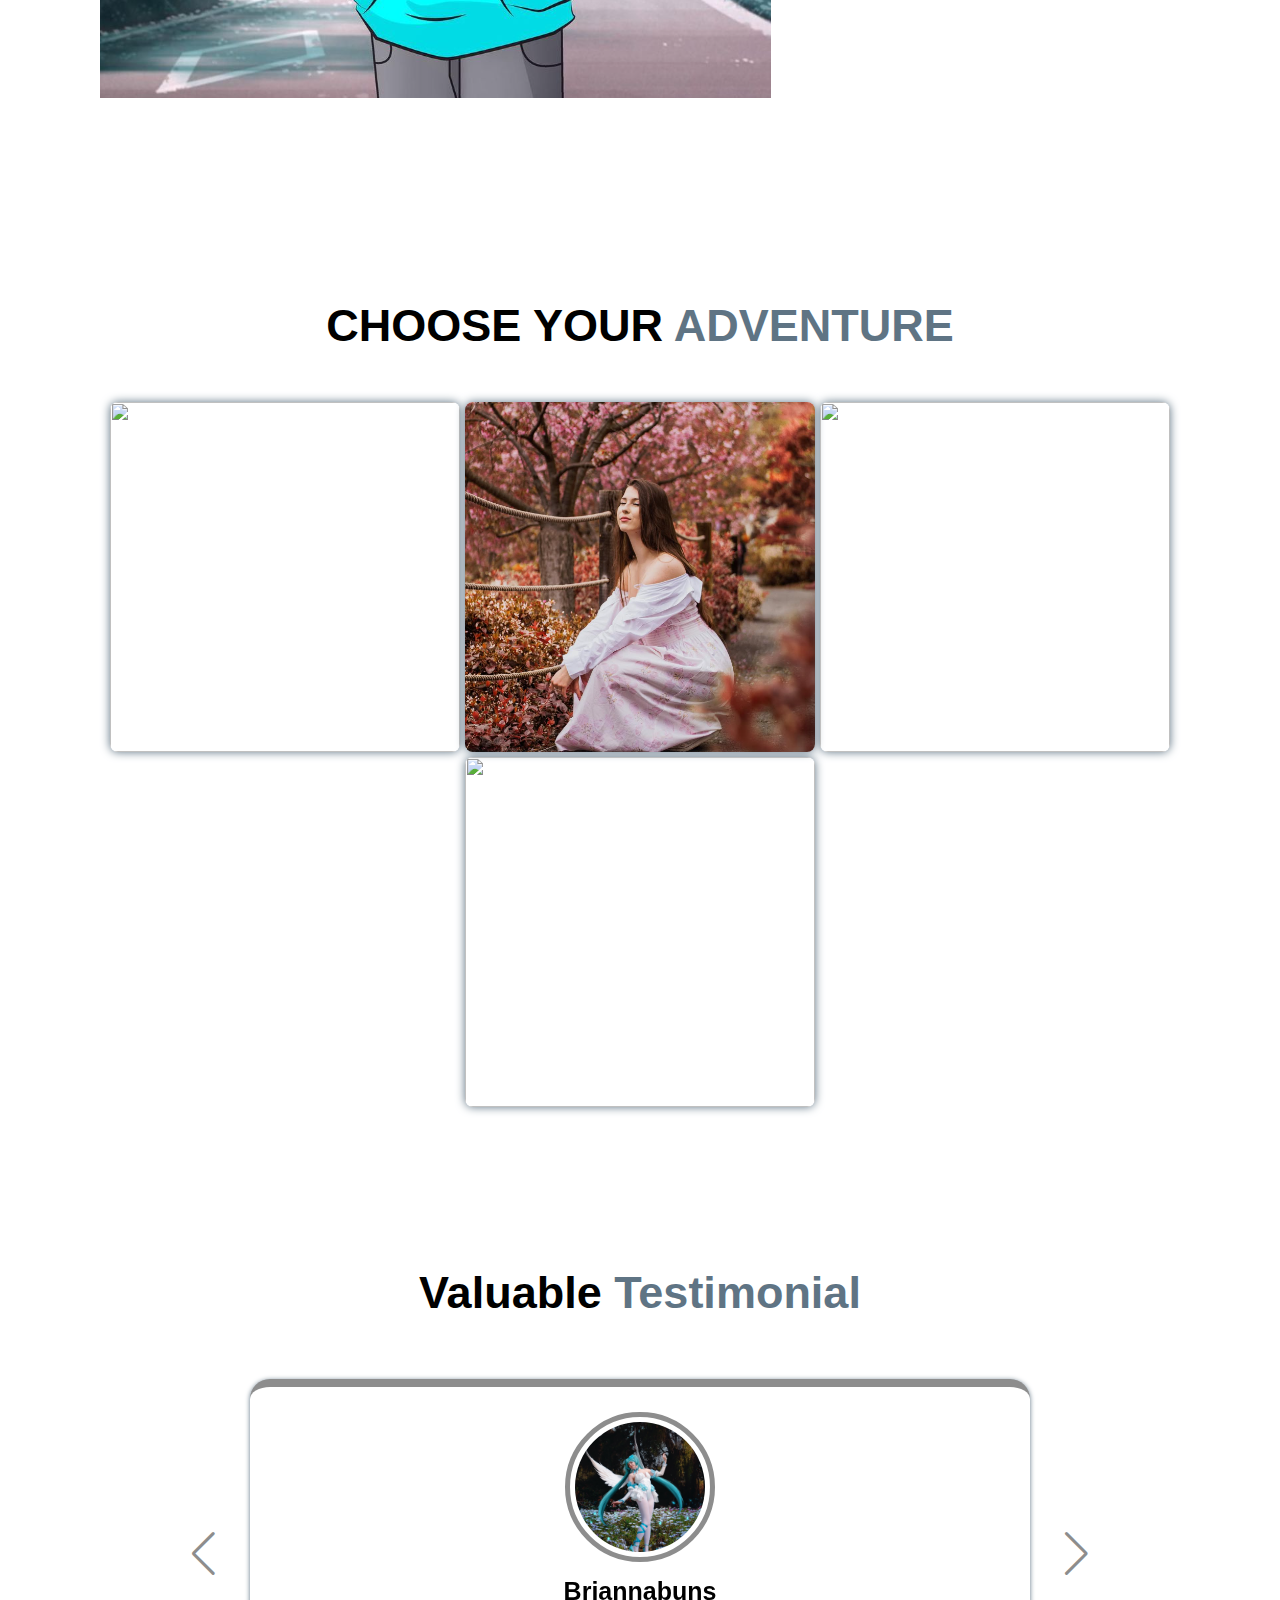
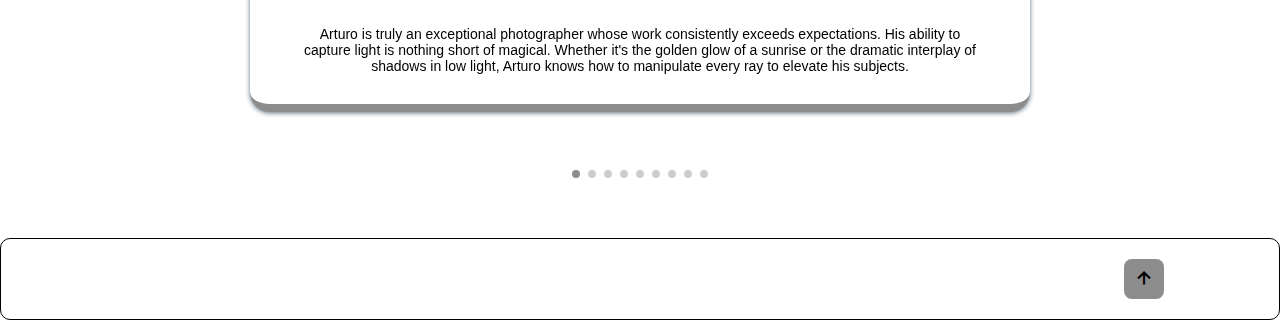
==== commit 10960683: "updated links" ====
--- a/index.html
+++ b/index.html
@@ -32,20 +32,20 @@
         <nav class="navbar">
             <a href="index.html" class="active">Home</a>
             <a href="#about">About</a>
-            <div class="dropdown">
+            <!-- <div class="dropdown">
                 <a href="portfilo.html" class="active">Gallery</a>
                 <div class="sub-navbar">
                     <a href="photos.html">Photos</a>
                     <a href="videos.html">Videos</a>
                     <a href="artwork.html">Artwork</a>
                 </div>
-            </div>
+            </div> -->
             <div class="dropdown">
                 <a href="#services">Services</a>
                 <div class="sub-navbar">
-                    <a href="photography.html">Photography</a>
-                    <a href="videography.html">Videography</a>
-                    <a href="illustration.html">Illustration</a>
+                    <a href="https://photo855.pixieset.com/?fbclid=PAZXh0bgNhZW0CMTEAAabn9cRg8FnssVJ8xzq1ZyXebUd8mi8qE3yka_xhTlj1BPjhYyausGyLZFM_aem_3ct2ifslTvzbd-Q10CV4jg" target="_blank"><i class='contact' ></i>Photography</a>
+                    <a href="https://photo855.pixieset.com/clips/" target="_blank">Videography</a>
+                    <a href="https://photo855.pixieset.com/vfx-illustrations/" target="_blank">VFX Illustration</a>
                 </div>
             </div>
             <a href="https://www.instagram.com/direct/t/116129539776765" target="_blank"><i class='contact' ></i>Contact</a>
@@ -68,7 +68,7 @@
                     <a href="https://www.instagram.com/arturo.photo8/" target="_blank"><i class='bx bxl-instagram' ></i></a>
                     <a href="https://www.tiktok.com/@photoink?_t=8riv6Ah0kKg&_r=1" target="_blank"><i class='bx bxl-tiktok'></i></a>
                     <a href="https://www.linkedin.com/in/arturo-rivera-94045b333/" target="_blank"><i class='bx bxl-linkedin-square'></i></a>
-                    <a href="#"><i class='bx bxl-facebook'></i></a>
+                    <a href="#"><i class='bx bxl-gmail'></i></i></a>
 
                 </div>
 
--- a/style.css
+++ b/style.css
@@ -90,9 +90,9 @@
 }
 
 /* Hover styles for navbar links */
-.navbar a:hover {
-    color: var(--shadow-color); /* Hover color */
-}
+/* .navbar a:hover {
+    color: var(--shadow-color); 
+} */
 
 /* Dropdown container */
 .dropdown {
@@ -190,7 +190,7 @@
 #menu-icon {
     font-size: 3.6rem;
     color: var(--text-color);
-    filter: drop-shadow(0 0 5px var(--shadow-color));
+    /* filter: drop-shadow(0 0 5px var(--shadow-color)); */
     display: none;
 }
 
@@ -550,6 +550,14 @@
 .portfolio-layer h4 a:hover {
     color: var(--hover-color); /* Replace with the desired hover color */
 }
+a {
+    color: inherit; /* Matches the color of the parent element */
+    text-decoration: none; /* Removes underline */
+}
+
+a:hover {
+    text-decoration: underline; /* Optional: Add underline on hover for usability */
+}
 
 .testimonial-container {
     display: flex;
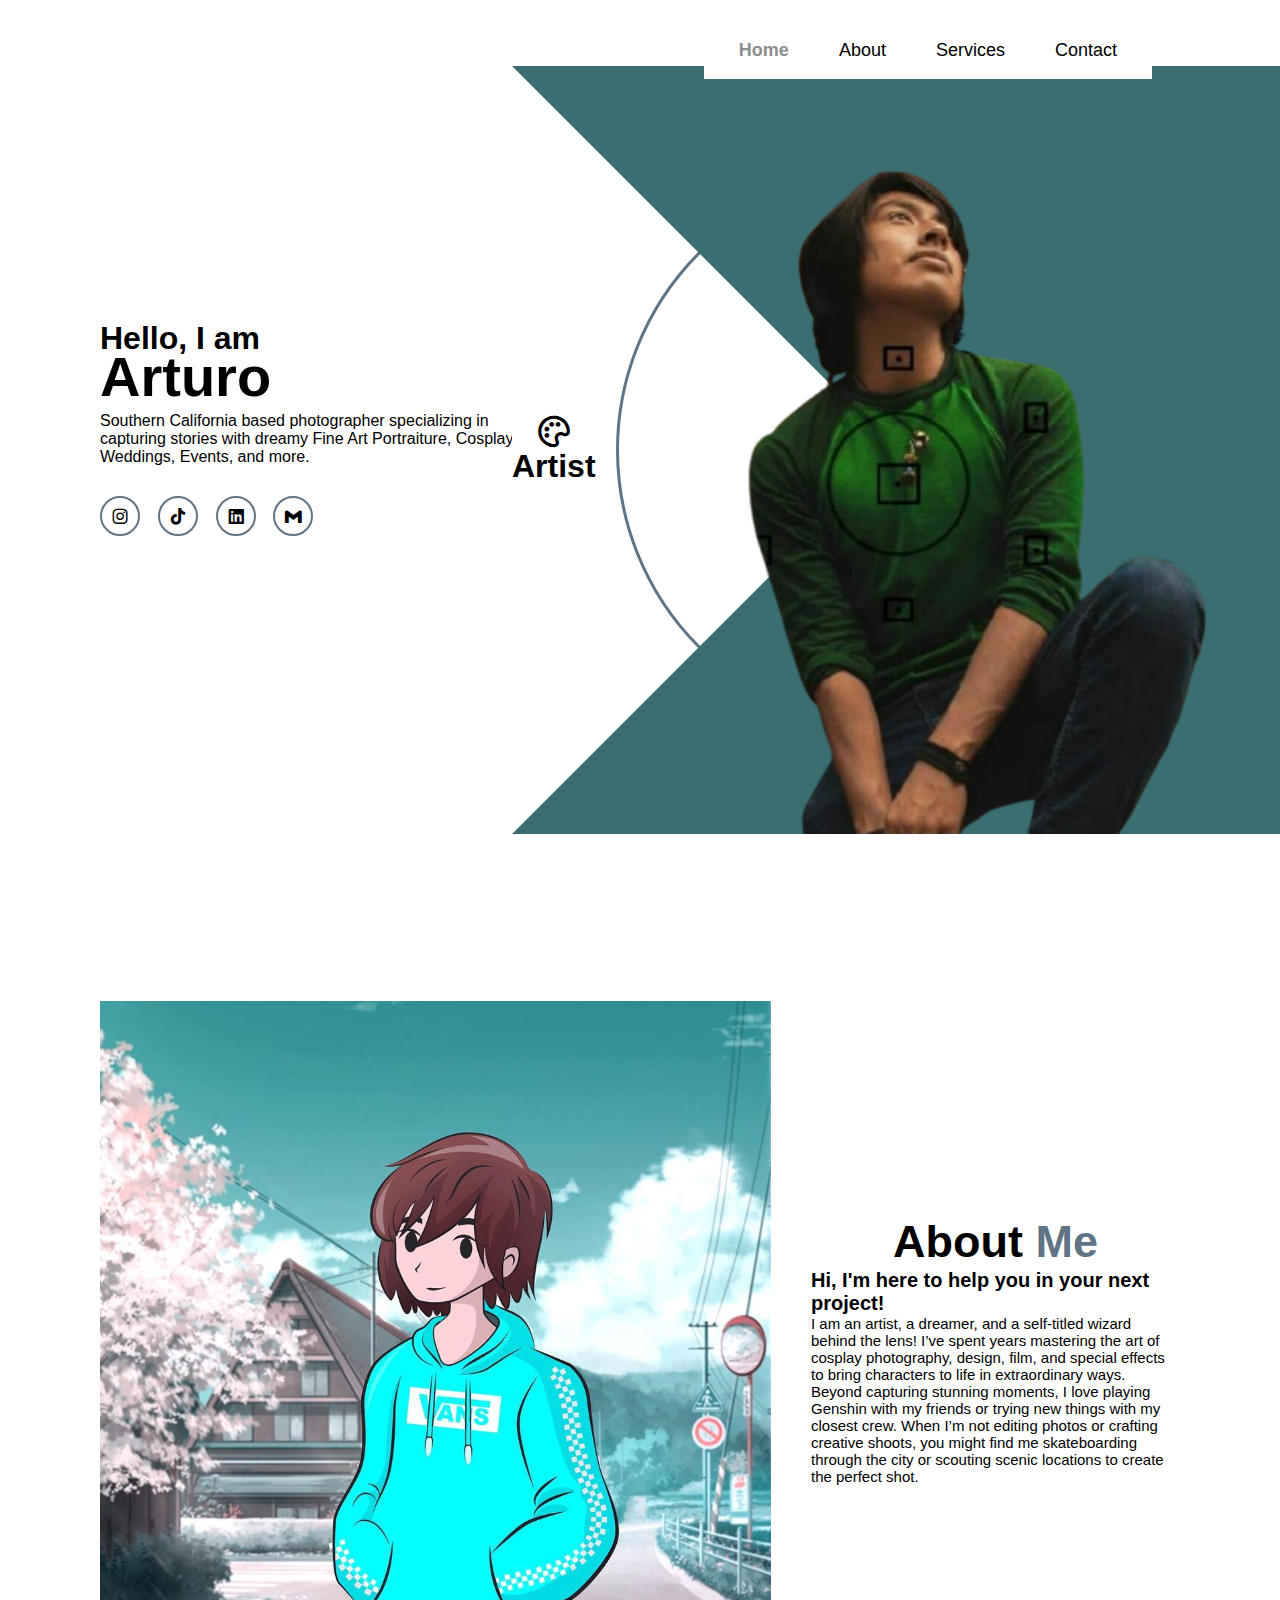
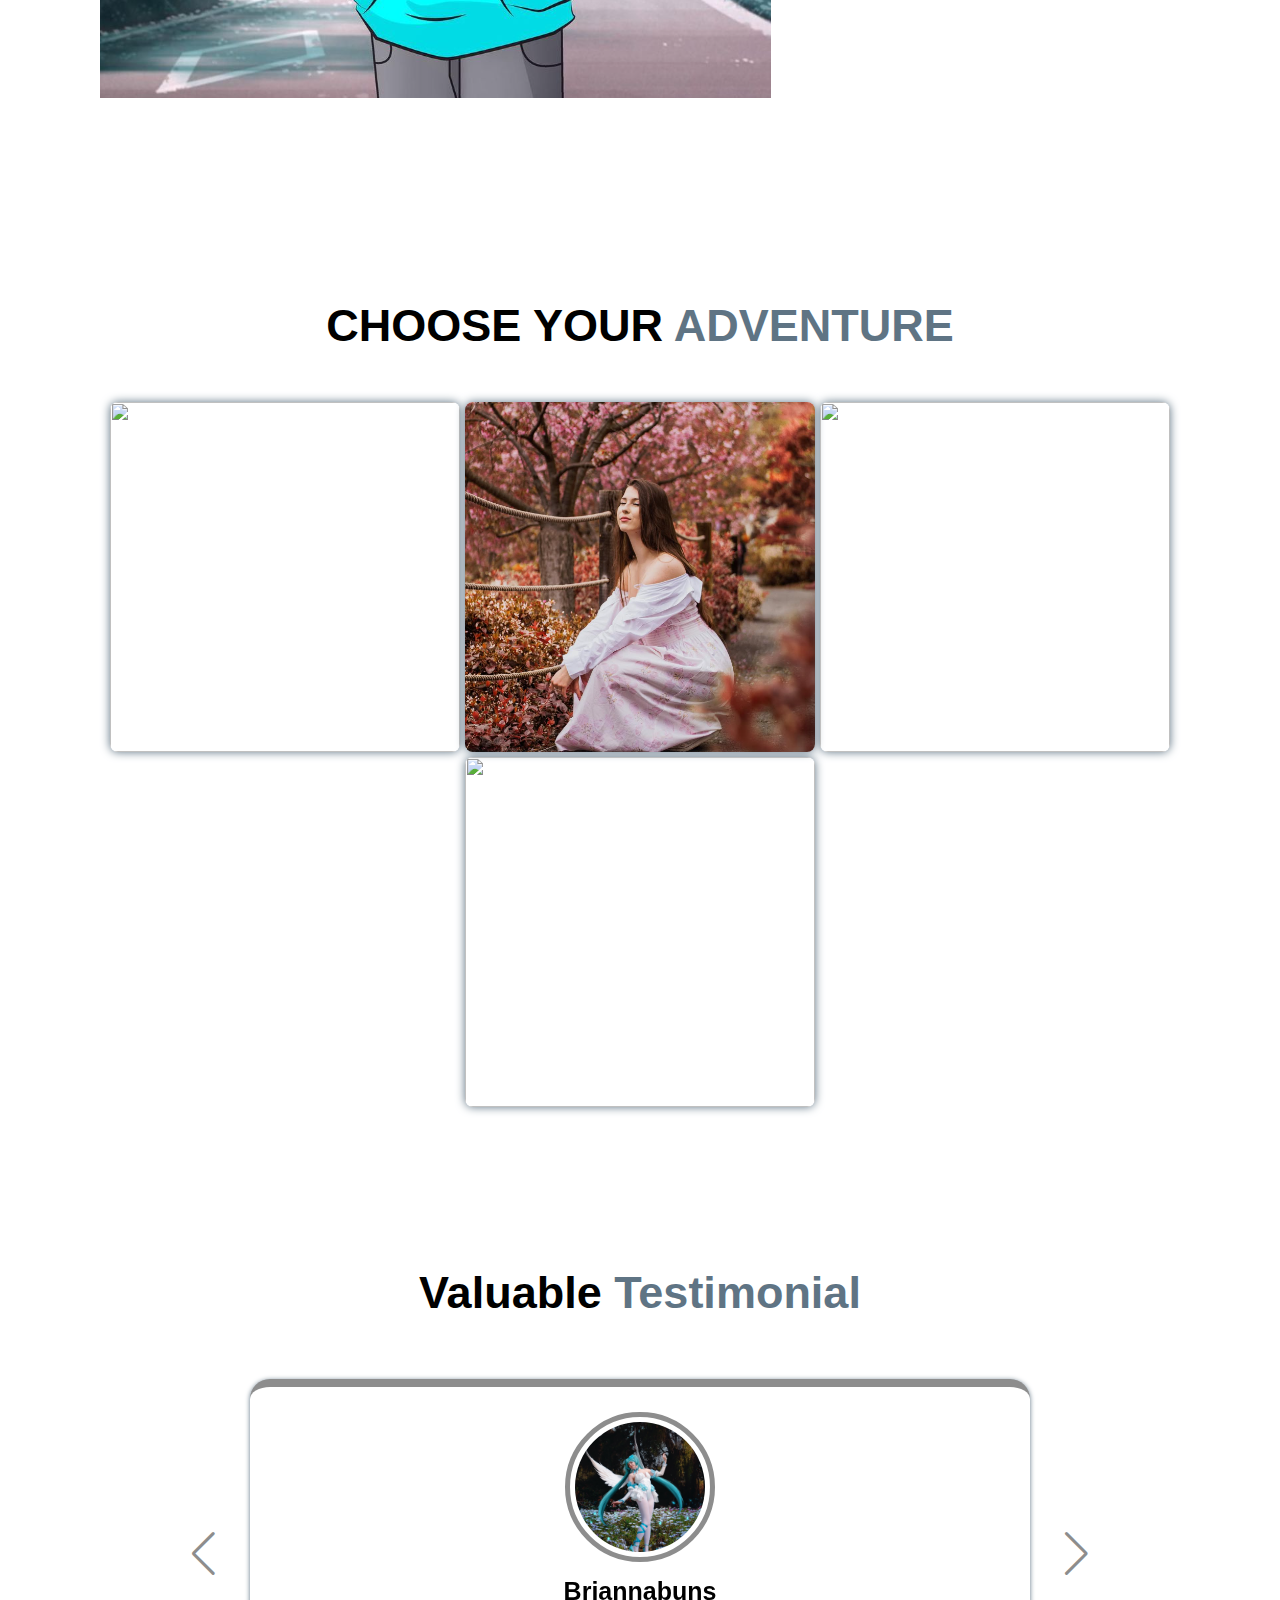
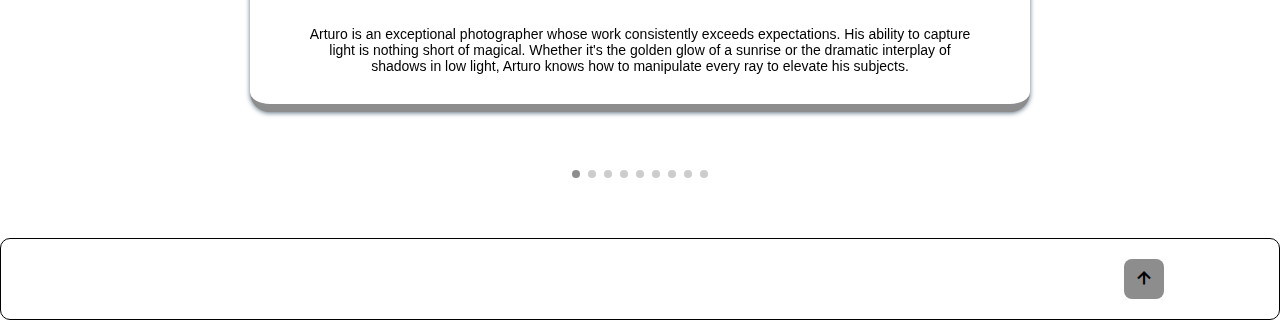
==== commit fe9b5c39: "Updated Navbar" ====
--- a/index.html
+++ b/index.html
@@ -222,7 +222,7 @@
                         <div class="testimonial-slide swiper-slide">
                             <img src="images/BriWithWings.png" alt="">
                             <h3><a href="https://www.instagram.com/briannabuns/" target="_blank">Briannabuns</a></h3>
-                            <p>Arturo is truly an exceptional photographer whose work consistently exceeds expectations. His ability to capture 
+                            <p>Arturo is an exceptional photographer whose work consistently exceeds expectations. His ability to capture 
                                 light is nothing short of magical. Whether it's the golden glow of a sunrise or the dramatic interplay of shadows in low light, 
                                 Arturo knows how to manipulate every ray to elevate his subjects.</p>
                         </div>
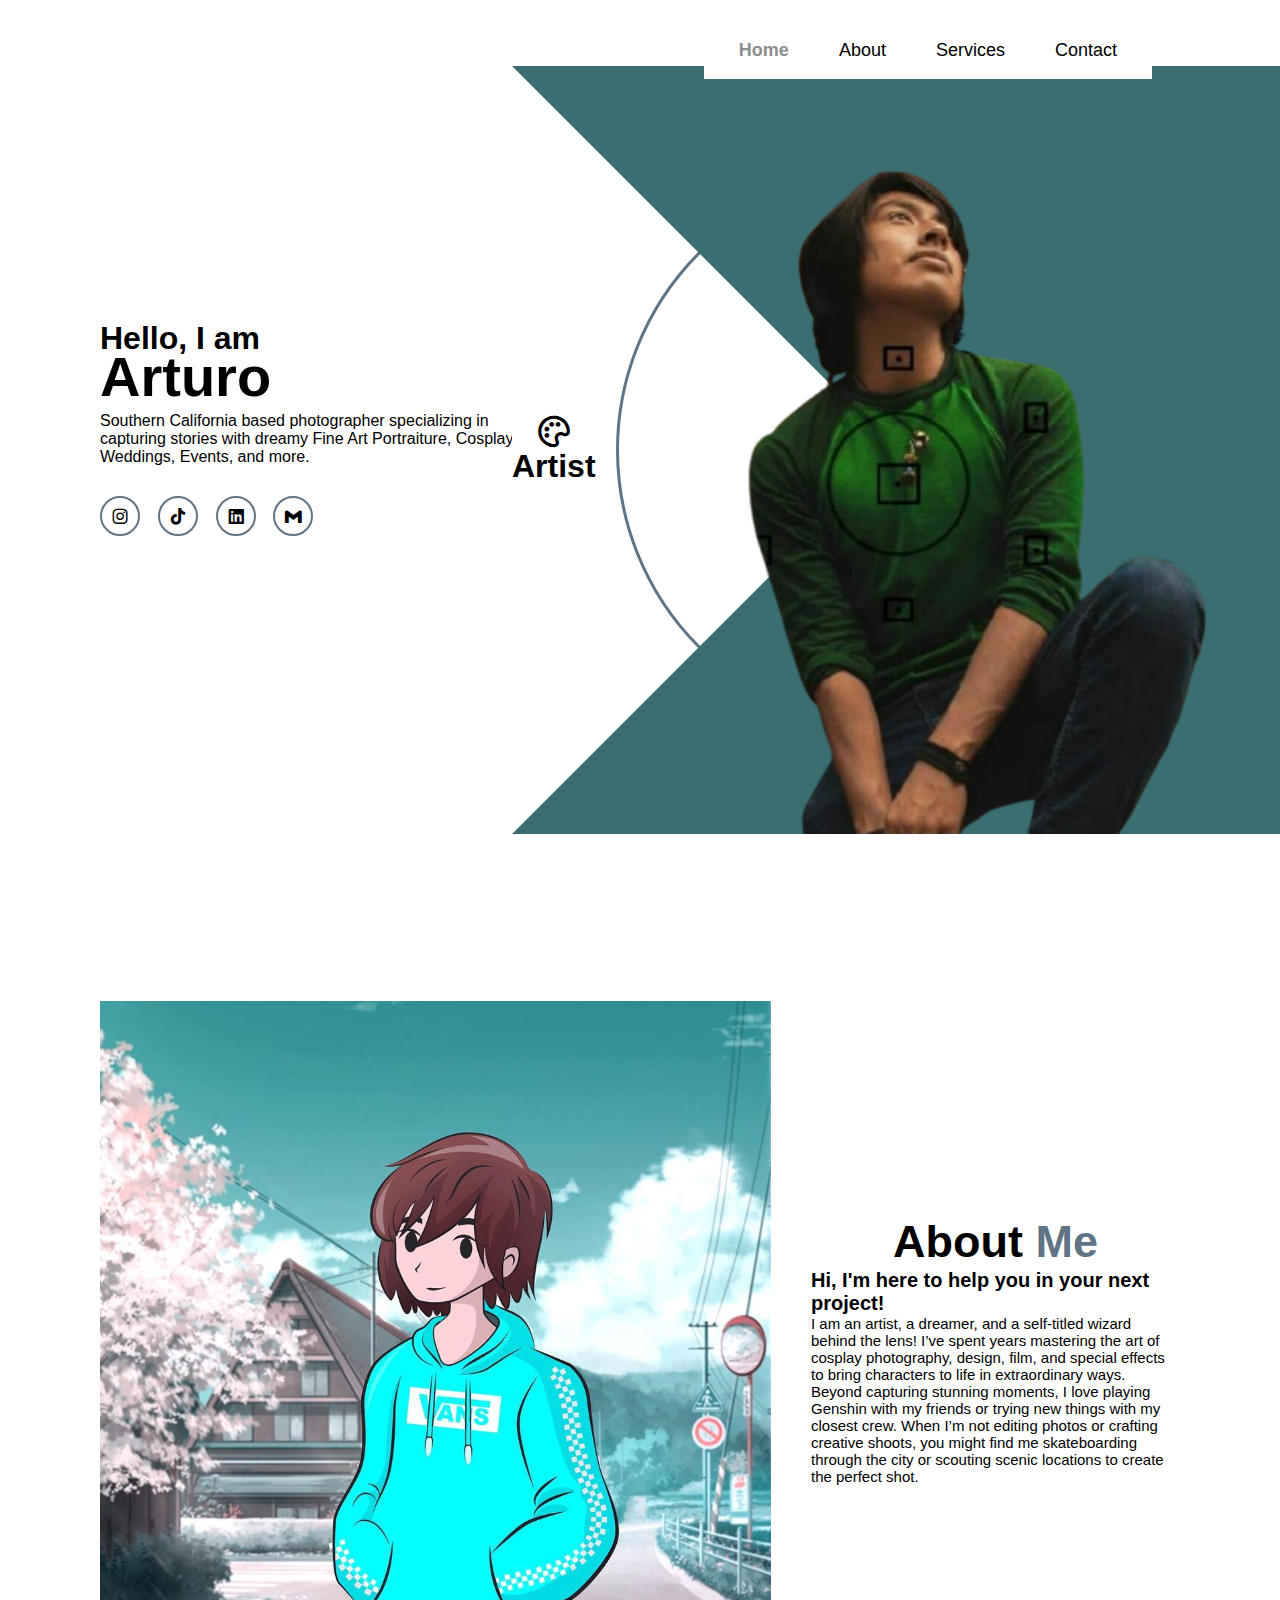
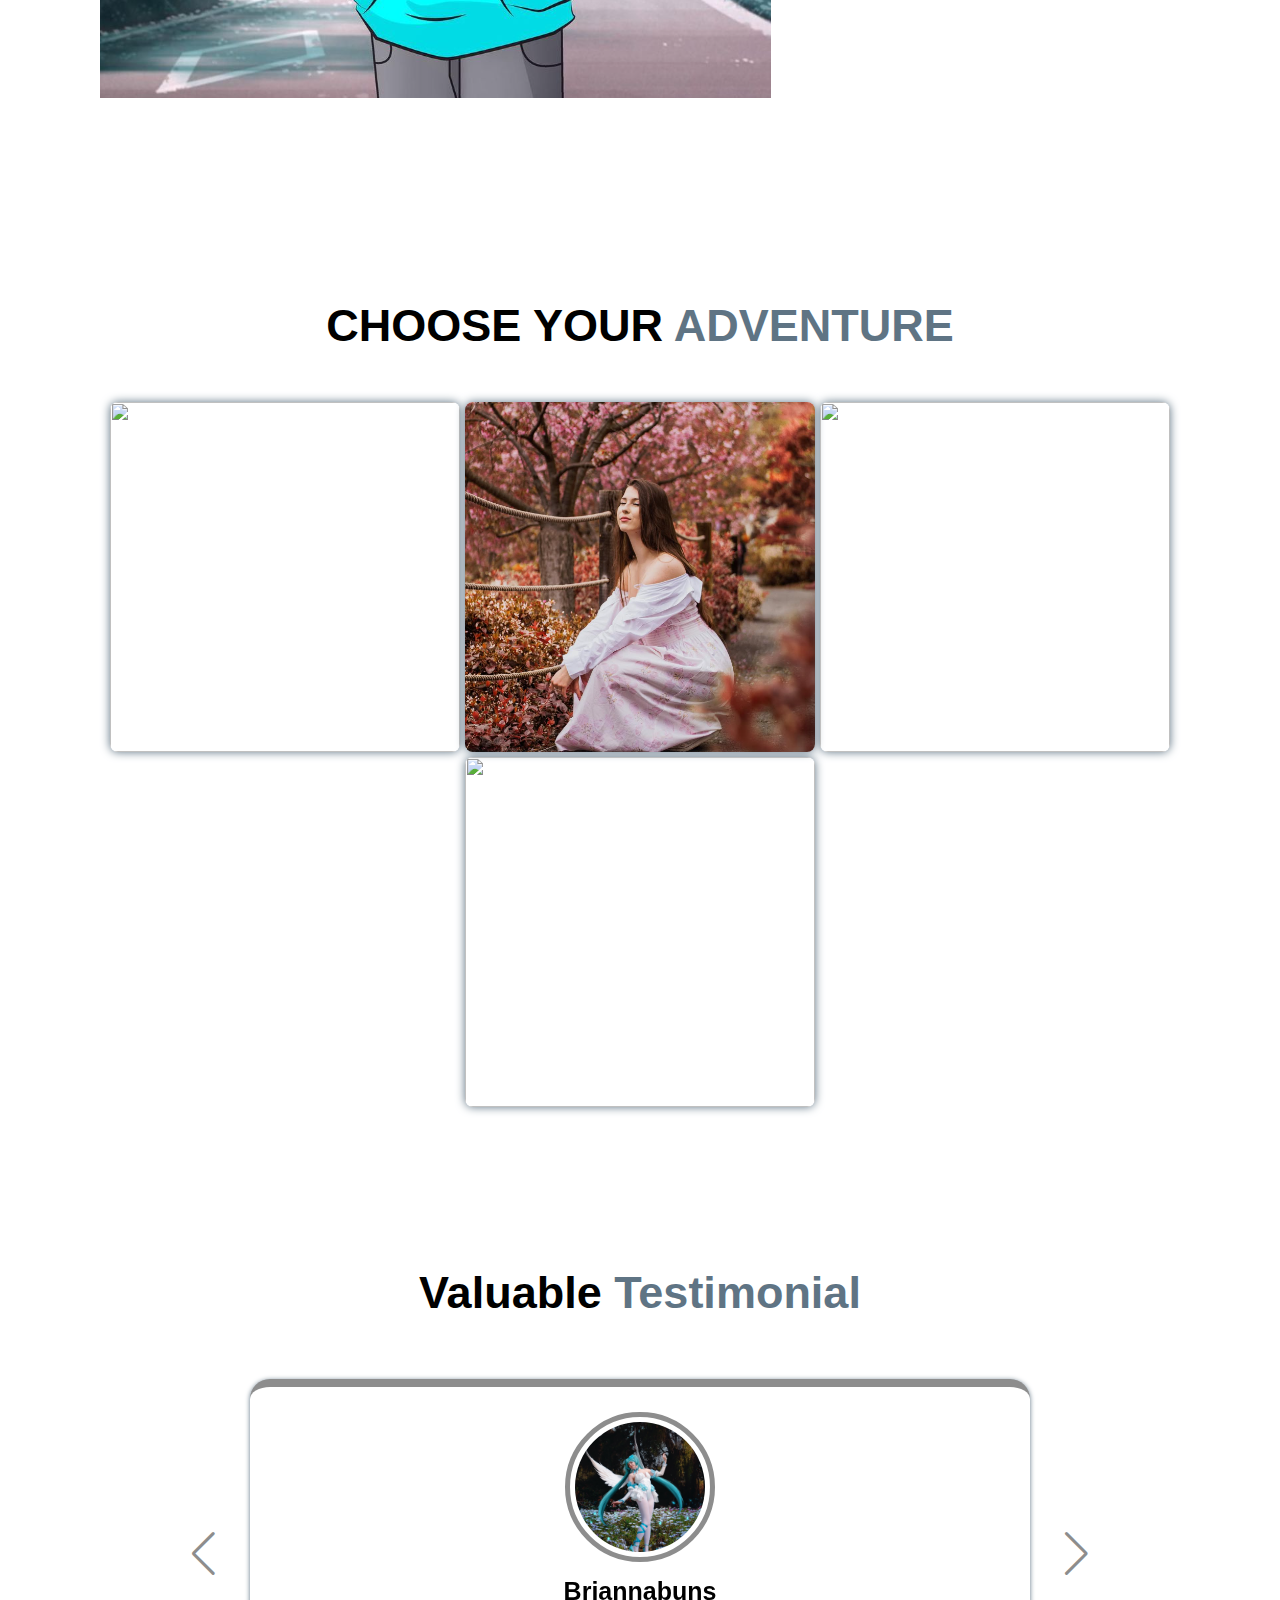
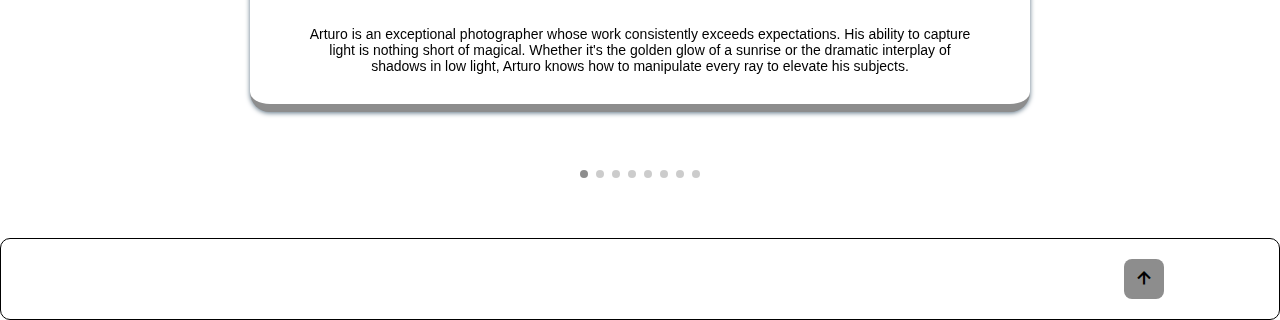
==== commit 34de1f7b: "Testimonial update" ====
--- a/index.html
+++ b/index.html
@@ -263,12 +263,12 @@
                             <p>Huge thanks to @arturo.photo8 for these breathtaking photos of my Violet Evergarden cosplay! I can’t stop admiring how amazing these shots turned out! Highly recommend Arturo for anyone 
                                 looking to bring their cosplay to life through photography. </p>
                         </div>
-                        <div class="testimonial-slide swiper-slide">
+                        <!-- <div class="testimonial-slide swiper-slide">
                             <img src="images/AliceAndRobin.png" alt="">
                             <h3><a href="https://www.instagram.com/itsalicecosplay/" target="_blank">Itsalicecosplay</a></h3>
                             <p>Arturo's ability to capture such powerful moments is unmatched. The composition, the detail in the background, and the way he frames each shot are simply stunning. Arturo knows exactly how to turn a concept into an unforgettable image, making every photo feel like a piece of art. 
                                 Highly recommend him for anyone looking to bring their vision to life!</p>
-                        </div>
+                        </div> -->
                         <div class="testimonial-slide swiper-slide">
                             <img src="images/CarGenshin.png" alt="">
                             <h3><a href="https://www.instagram.com/ocean.streets/" target="_blank">Ocean.streets</a></h3>
